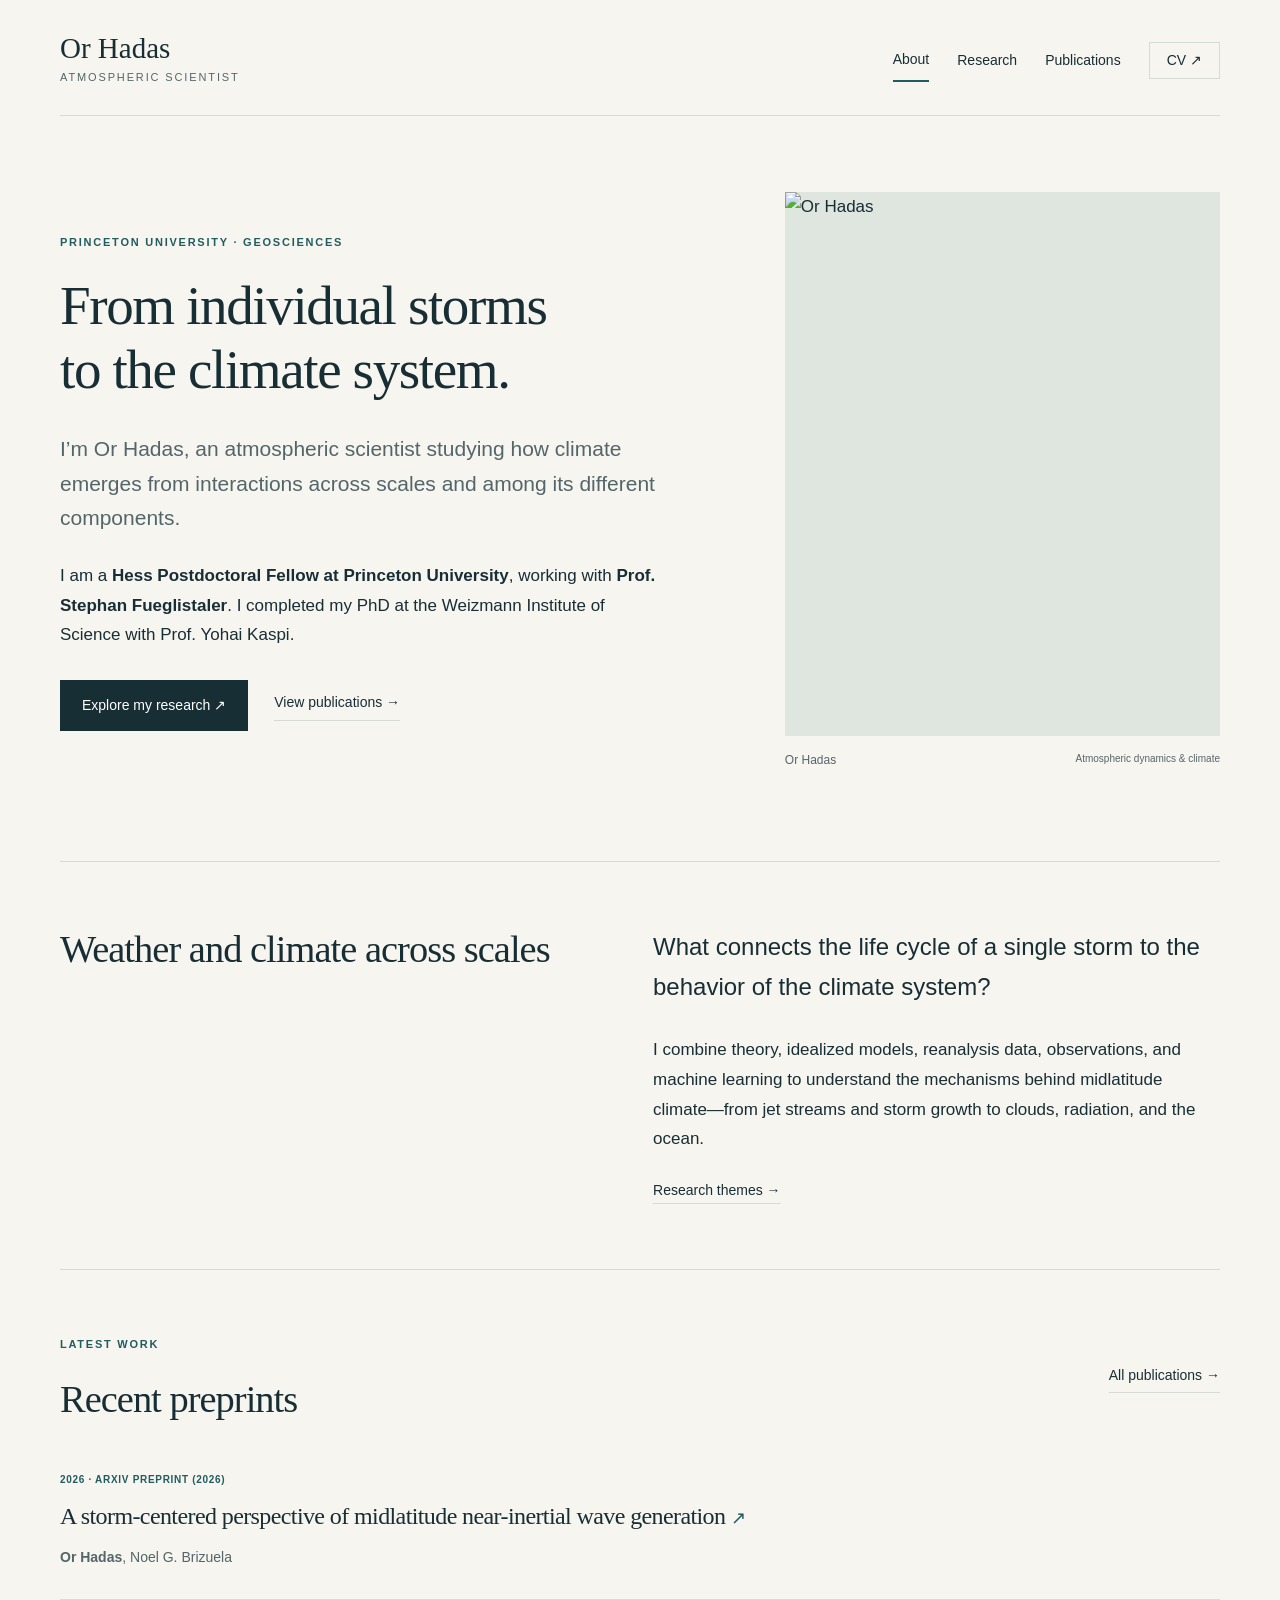
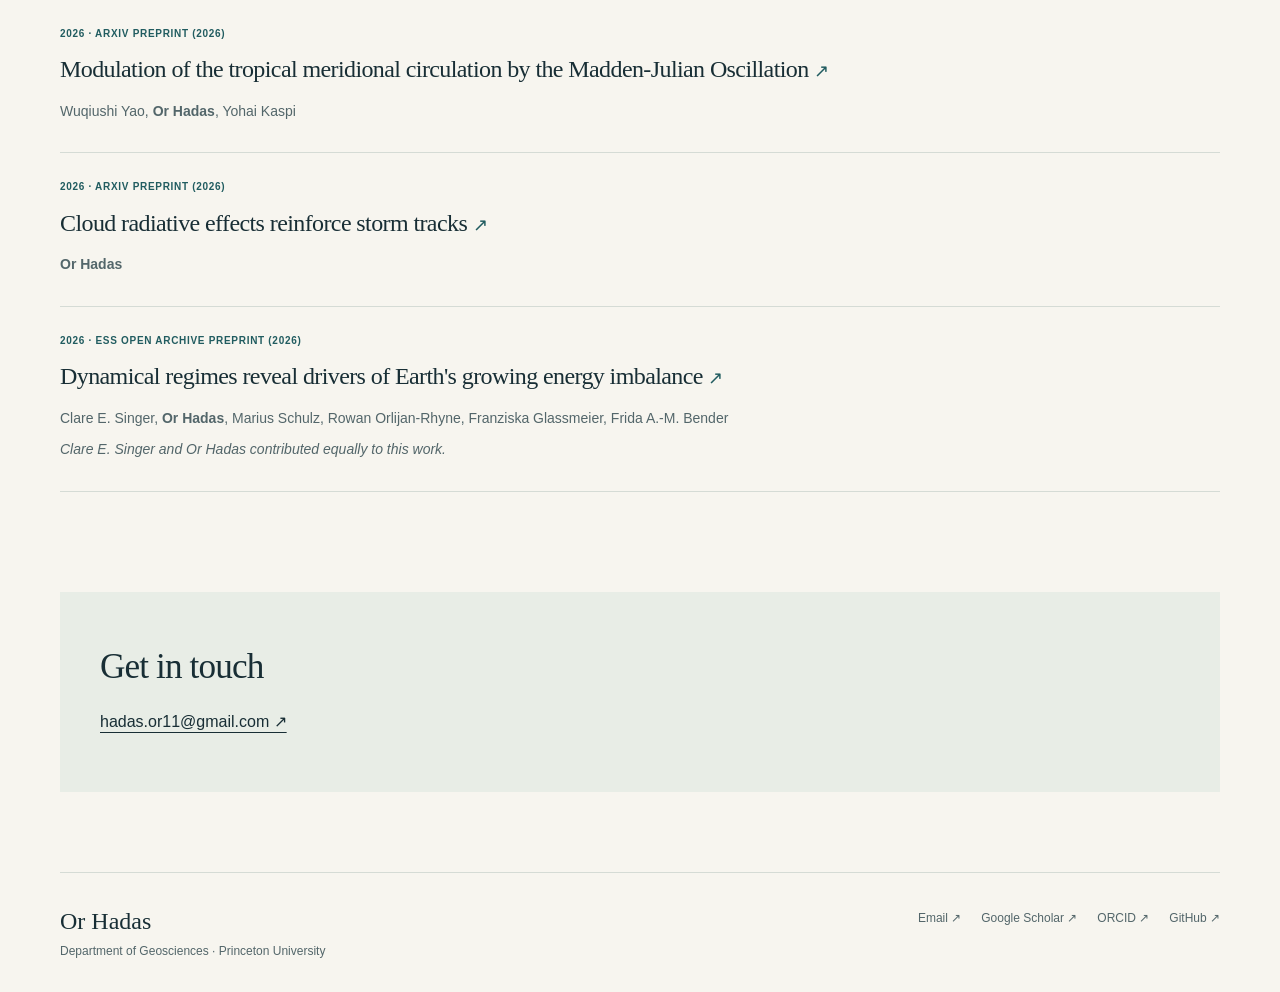
==== index.html @ 3332e8e0 "Refine biography and add professor titles" ====
<!doctype html>
<html lang="en"><head><meta charset="utf-8"><meta name="viewport" content="width=device-width, initial-scale=1">
<title>Atmospheric scientist · Or Hadas</title><meta name="description" content="Or Hadas, Hess Postdoctoral Fellow at Princeton University. Research on atmospheric dynamics, midlatitude storms, clouds, and climate.">
<meta name="theme-color" content="#f7f5ef"><link rel="canonical" href="https://orhadasatmosphere.github.io/"><meta property="og:title" content="Atmospheric scientist · Or Hadas"><meta property="og:type" content="website"><meta property="og:url" content="https://orhadasatmosphere.github.io/"><meta property="og:description" content="Atmospheric dynamics, storms, clouds, and climate. Hess Postdoctoral Fellow at Princeton University.">
<link rel="icon" href="./assets/img/mark.svg" type="image/svg+xml"><link rel="stylesheet" href="./assets/css/custom.css"></head>
<body><a class="skip" href="#main">Skip to content</a><header class="site-header"><a class="wordmark" href="./">Or Hadas<span>Atmospheric scientist</span></a><nav aria-label="Main navigation"><a href="./" aria-current="page">About</a><a href="./research/">Research</a><a href="./publications/">Publications</a><a class="cv-link" href="./assets/files/CV_Or_Hadas.pdf">CV ↗</a></nav></header>
<main id="main"><section class="hero"><div class="hero-copy"><p class="eyebrow">Princeton University · Geosciences</p><h1>From individual storms<br>to the climate system.</h1><p class="lead">I’m Or Hadas, an atmospheric scientist studying how climate emerges from interactions across scales and among its different components.</p><p>I am a <strong>Hess Postdoctoral Fellow at Princeton University</strong>, working with <strong>Prof. Stephan Fueglistaler</strong>. I completed my PhD at the Weizmann Institute of Science with Prof. Yohai Kaspi.</p><div class="actions"><a class="button" href="research/">Explore my research ↗</a><a class="text-link" href="publications/">View publications →</a></div></div><figure class="portrait"><img src="assets/img/20176F053.jpg" alt="Or Hadas" width="720" height="900" fetchpriority="high"><figcaption>Or Hadas <span>Atmospheric dynamics &amp; climate</span></figcaption></figure></section>
<section class="section research-intro"><div><h2>Weather and climate across scales</h2></div><div><p class="lead small">What connects the life cycle of a single storm to the behavior of the climate system?</p><p>I combine theory, idealized models, reanalysis data, observations, and machine learning to understand the mechanisms behind midlatitude climate—from jet streams and storm growth to clouds, radiation, and the ocean.</p><a class="text-link" href="research/">Research themes →</a></div></section><section class="section"><div class="section-heading"><div><p class="eyebrow">Latest work</p><h2>Recent preprints</h2></div><a class="text-link" href="publications/">All publications →</a></div><article class="paper"><p class="eyebrow">2026 · arXiv preprint (2026)</p><h3><a href="https://arxiv.org/abs/2609.16671">A storm-centered perspective of midlatitude near-inertial wave generation <span aria-hidden="true">↗</span></a></h3><p class="authors"><strong>Or Hadas</strong>, Noel G. Brizuela</p></article><article class="paper"><p class="eyebrow">2026 · arXiv preprint (2026)</p><h3><a href="https://arxiv.org/abs/2608.12666">Modulation of the tropical meridional circulation by the Madden-Julian Oscillation <span aria-hidden="true">↗</span></a></h3><p class="authors">Wuqiushi Yao, <strong>Or Hadas</strong>, Yohai Kaspi</p></article><article class="paper"><p class="eyebrow">2026 · arXiv preprint (2026)</p><h3><a href="https://arxiv.org/abs/2607.02213">Cloud radiative effects reinforce storm tracks <span aria-hidden="true">↗</span></a></h3><p class="authors"><strong>Or Hadas</strong></p></article><article class="paper"><p class="eyebrow">2026 · ESS Open Archive preprint (2026)</p><h3><a href="https://doi.org/10.22541/essoar.15005264/v1">Dynamical regimes reveal drivers of Earth&#x27;s growing energy imbalance <span aria-hidden="true">↗</span></a></h3><p class="authors">Clare E. Singer, <strong>Or Hadas</strong>, Marius Schulz, Rowan Orlijan-Rhyne, Franziska Glassmeier, Frida A.-M. Bender</p><p class="paper-note">Clare E. Singer and Or Hadas contributed equally to this work.</p></article></section><section class="contact-band"><h2>Get in touch</h2><a href="mailto:hadas.or11@gmail.com">hadas.or11@gmail.com ↗</a></section></main><footer><div><strong>Or Hadas</strong><p>Department of Geosciences · Princeton University</p></div><div class="footer-links"><a href="mailto:hadas.or11@gmail.com">Email ↗</a><a href="https://scholar.google.com/citations?user=gYHd_jcAAAAJ&sortby=pubdate">Google Scholar ↗</a><a href="https://orcid.org/0000-0001-9360-2999">ORCID ↗</a><a href="https://github.com/OrHadasAtmosphere">GitHub ↗</a></div></footer></body></html>
---- assets/css/custom.css ----
:root{--paper:#f7f5ef;--ink:#182e35;--muted:#53666a;--line:#d5dbd5;--accent:#215c60;--serif:Georgia,'Times New Roman',serif}
*{box-sizing:border-box}html{scroll-behavior:smooth}body{margin:0;background:var(--paper);color:var(--ink);font:17px/1.75 -apple-system,BlinkMacSystemFont,'Segoe UI',sans-serif}a{color:inherit;text-underline-offset:5px}a:hover{color:var(--accent)}a:focus-visible{outline:3px solid #b15c2b;outline-offset:6px}p{margin:0 0 1.2em}h1,h2,h3{font-family:var(--serif);font-weight:400;line-height:1.16;margin:0 0 .55em;letter-spacing:-.025em}h1{font-size:clamp(2.8rem,4.8vw,4.8rem)}h2{font-size:clamp(2rem,3vw,3rem)}h3{font-size:1.5rem}main,.site-header,footer{width:min(1160px,calc(100% - 80px));margin:auto}.site-header{display:flex;align-items:center;justify-content:space-between;padding:32px 0 26px;border-bottom:1px solid var(--line);gap:30px}.wordmark{font:29px var(--serif);text-decoration:none;white-space:nowrap}.wordmark span{display:block;font:11px/2.2 -apple-system,BlinkMacSystemFont,'Segoe UI',sans-serif;text-transform:uppercase;letter-spacing:.17em;color:var(--muted)}nav{display:flex;align-items:center;gap:28px;font-size:14px}nav a{text-decoration:none;padding:8px 0}nav [aria-current]{border-bottom:2px solid var(--accent)}nav .cv-link{border:1px solid var(--line);padding:5px 17px}.eyebrow{text-transform:uppercase;font-size:11px;font-weight:600;letter-spacing:.16em;color:var(--accent);margin:0 0 22px}.hero{display:grid;grid-template-columns:1.5fr 1fr;gap:72px;align-items:center;padding:76px 0 90px}.hero h1{font-size:clamp(2.5rem,4.3vw,4.2rem)}.hero-copy>p:not(.eyebrow){max-width:610px}.lead{font-size:21px;line-height:1.65;color:var(--muted)}.lead.small{font-size:24px;color:var(--ink)}.portrait{margin:0}.portrait img{display:block;width:100%;height:auto;aspect-ratio:4/5;object-fit:cover;object-position:50% 35%;background:#dfe6df}.portrait figcaption{font-size:12px;display:flex;justify-content:space-between;gap:12px;margin-top:14px;color:var(--muted)}.portrait figcaption span{font-size:10px}.actions{display:flex;align-items:center;gap:26px;margin-top:30px;flex-wrap:wrap}.button{background:var(--ink);color:#fff;text-decoration:none;font-size:14px;padding:13px 22px;display:inline-flex;gap:25px}.button:hover{background:var(--accent);color:#fff}.text-link{font-size:14px;text-decoration:none;border-bottom:1px solid var(--line);padding-bottom:5px}.section{padding:65px 0;border-top:1px solid var(--line)}.research-intro{display:grid;grid-template-columns:1fr 1.15fr;gap:100px}.section-heading{display:flex;align-items:center;justify-content:space-between;gap:24px;margin-bottom:25px}.section-heading h2{margin-bottom:0}.paper{padding:25px 0 29px;border-bottom:1px solid var(--line);max-width:100%}.paper .eyebrow{font-size:10px;letter-spacing:.07em;margin-bottom:11px}.paper h3{max-width:900px;line-height:1.35}.paper h3 a{text-decoration:none}.paper h3 a:hover{text-decoration:underline}.paper h3 span{font-family:Arial,sans-serif;font-size:18px;color:var(--accent)}.authors,.paper-note{color:var(--muted);font-size:14px;margin-bottom:0}.paper-note{font-style:italic;margin-top:7px}.contact-band{padding:55px 40px;background:#e8ede6;margin:35px 0 80px}.contact-band h2{font-size:2.2rem}.contact-band>a{font-size:16px}.page-heading{padding:75px 0 60px;max-width:950px}.page-heading .lead{max-width:730px}.theme{display:grid;grid-template-columns:100px 1fr;gap:35px;padding:55px 0;border-top:1px solid var(--line)}.theme>div{max-width:780px}.theme-number{font:42px var(--serif);color:#778c88}.theme .eyebrow{margin-bottom:15px}.theme h2{font-size:2.3rem}.publication-group{padding-bottom:65px}.count{font:30px var(--serif);color:var(--muted)}footer{border-top:1px solid var(--line);padding:35px 0 25px;display:grid;grid-template-columns:1fr 1fr;gap:25px;font-size:12px;color:var(--muted)}footer strong{font:24px var(--serif);color:var(--ink)}footer p{margin:5px 0}.footer-links{display:flex;gap:20px;justify-content:flex-end;flex-wrap:wrap;align-content:start}.footer-links a{text-decoration:none}.footer-note{grid-column:1/-1;font-size:10px;letter-spacing:.12em;text-transform:uppercase}.skip{position:absolute;top:-100px;left:15px;background:var(--ink);color:#fff;padding:10px 20px;z-index:2}.skip:focus{top:10px}
@media(max-width:850px){main,.site-header,footer{width:calc(100% - 44px)}.hero{gap:32px;grid-template-columns:1.3fr 1fr}.hero h1{font-size:2.8rem}.hero .lead{font-size:18px}.portrait figcaption{display:block}.portrait figcaption span{display:block}.research-intro{gap:35px}.footer-links{gap:12px}nav{gap:17px}}
@media(max-width:600px){body{font-size:16px}.site-header{align-items:start;flex-direction:column;gap:15px;padding-top:22px}nav{width:100%;justify-content:space-between;gap:12px;font-size:13px}.hero{grid-template-columns:1fr;padding:44px 0;gap:38px}.hero h1{font-size:2.75rem}.portrait{max-width:360px}.portrait img{aspect-ratio:1/1}.portrait figcaption{display:flex}.research-intro{grid-template-columns:1fr;gap:10px}.section{padding:42px 0}.section-heading{align-items:start;flex-direction:column;gap:12px}.paper h3{font-size:1.35rem}.contact-band{padding:30px 23px;margin-bottom:45px}.contact-band h2{font-size:1.9rem}.page-heading{padding:45px 0 40px}.theme{grid-template-columns:35px 1fr;gap:14px;padding:35px 0}.theme-number{font-size:28px}.theme h2{font-size:1.85rem}.theme .eyebrow{font-size:10px}.lead{font-size:19px}footer{grid-template-columns:1fr;gap:15px}.footer-links{justify-content:start}.publication-group .section-heading{flex-direction:row;align-items:center}}
@media(prefers-reduced-motion:reduce){html{scroll-behavior:auto}}
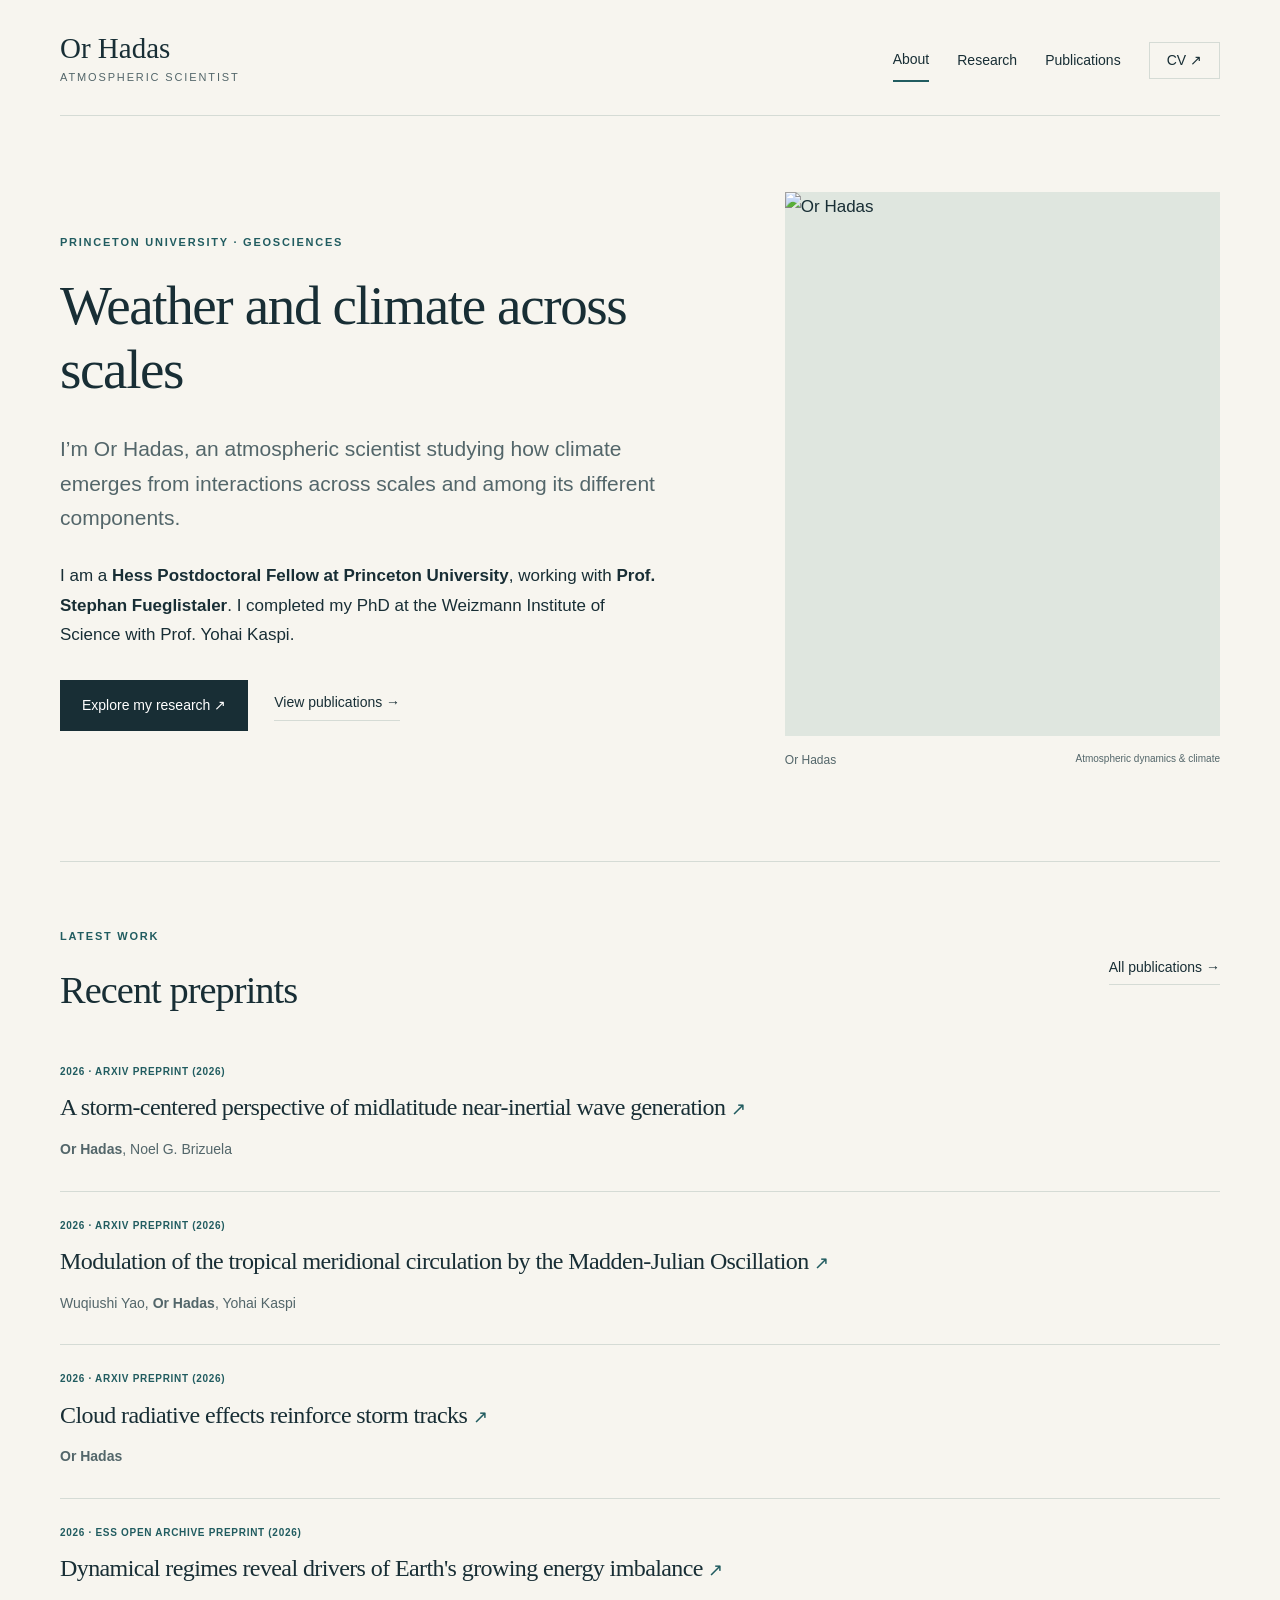
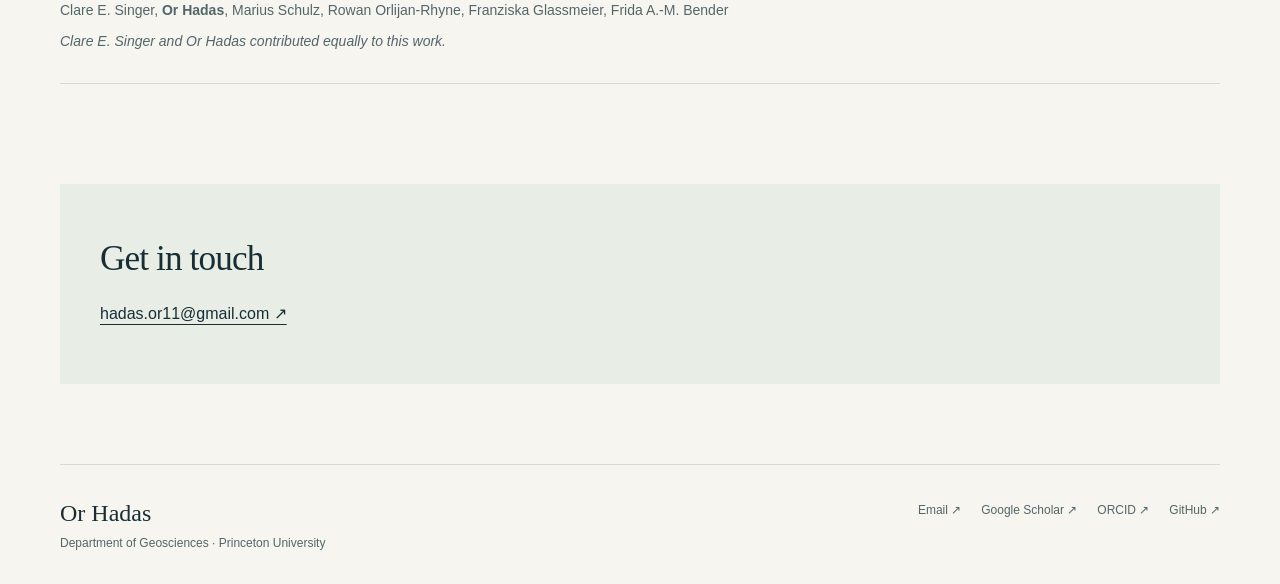
==== commit ffabefd8: "Replace About headline and remove redundant introduction section" ====
--- a/index.html
+++ b/index.html
@@ -4,5 +4,4 @@
 <meta name="theme-color" content="#f7f5ef"><link rel="canonical" href="https://orhadasatmosphere.github.io/"><meta property="og:title" content="Atmospheric scientist · Or Hadas"><meta property="og:type" content="website"><meta property="og:url" content="https://orhadasatmosphere.github.io/"><meta property="og:description" content="Atmospheric dynamics, storms, clouds, and climate. Hess Postdoctoral Fellow at Princeton University.">
 <link rel="icon" href="./assets/img/mark.svg" type="image/svg+xml"><link rel="stylesheet" href="./assets/css/custom.css"></head>
 <body><a class="skip" href="#main">Skip to content</a><header class="site-header"><a class="wordmark" href="./">Or Hadas<span>Atmospheric scientist</span></a><nav aria-label="Main navigation"><a href="./" aria-current="page">About</a><a href="./research/">Research</a><a href="./publications/">Publications</a><a class="cv-link" href="./assets/files/CV_Or_Hadas.pdf">CV ↗</a></nav></header>
-<main id="main"><section class="hero"><div class="hero-copy"><p class="eyebrow">Princeton University · Geosciences</p><h1>From individual storms<br>to the climate system.</h1><p class="lead">I’m Or Hadas, an atmospheric scientist studying how climate emerges from interactions across scales and among its different components.</p><p>I am a <strong>Hess Postdoctoral Fellow at Princeton University</strong>, working with <strong>Prof. Stephan Fueglistaler</strong>. I completed my PhD at the Weizmann Institute of Science with Prof. Yohai Kaspi.</p><div class="actions"><a class="button" href="research/">Explore my research ↗</a><a class="text-link" href="publications/">View publications →</a></div></div><figure class="portrait"><img src="assets/img/20176F053.jpg" alt="Or Hadas" width="720" height="900" fetchpriority="high"><figcaption>Or Hadas <span>Atmospheric dynamics &amp; climate</span></figcaption></figure></section>
-<section class="section research-intro"><div><h2>Weather and climate across scales</h2></div><div><p class="lead small">What connects the life cycle of a single storm to the behavior of the climate system?</p><p>I combine theory, idealized models, reanalysis data, observations, and machine learning to understand the mechanisms behind midlatitude climate—from jet streams and storm growth to clouds, radiation, and the ocean.</p><a class="text-link" href="research/">Research themes →</a></div></section><section class="section"><div class="section-heading"><div><p class="eyebrow">Latest work</p><h2>Recent preprints</h2></div><a class="text-link" href="publications/">All publications →</a></div><article class="paper"><p class="eyebrow">2026 · arXiv preprint (2026)</p><h3><a href="https://arxiv.org/abs/2609.16671">A storm-centered perspective of midlatitude near-inertial wave generation <span aria-hidden="true">↗</span></a></h3><p class="authors"><strong>Or Hadas</strong>, Noel G. Brizuela</p></article><article class="paper"><p class="eyebrow">2026 · arXiv preprint (2026)</p><h3><a href="https://arxiv.org/abs/2608.12666">Modulation of the tropical meridional circulation by the Madden-Julian Oscillation <span aria-hidden="true">↗</span></a></h3><p class="authors">Wuqiushi Yao, <strong>Or Hadas</strong>, Yohai Kaspi</p></article><article class="paper"><p class="eyebrow">2026 · arXiv preprint (2026)</p><h3><a href="https://arxiv.org/abs/2607.02213">Cloud radiative effects reinforce storm tracks <span aria-hidden="true">↗</span></a></h3><p class="authors"><strong>Or Hadas</strong></p></article><article class="paper"><p class="eyebrow">2026 · ESS Open Archive preprint (2026)</p><h3><a href="https://doi.org/10.22541/essoar.15005264/v1">Dynamical regimes reveal drivers of Earth&#x27;s growing energy imbalance <span aria-hidden="true">↗</span></a></h3><p class="authors">Clare E. Singer, <strong>Or Hadas</strong>, Marius Schulz, Rowan Orlijan-Rhyne, Franziska Glassmeier, Frida A.-M. Bender</p><p class="paper-note">Clare E. Singer and Or Hadas contributed equally to this work.</p></article></section><section class="contact-band"><h2>Get in touch</h2><a href="mailto:hadas.or11@gmail.com">hadas.or11@gmail.com ↗</a></section></main><footer><div><strong>Or Hadas</strong><p>Department of Geosciences · Princeton University</p></div><div class="footer-links"><a href="mailto:hadas.or11@gmail.com">Email ↗</a><a href="https://scholar.google.com/citations?user=gYHd_jcAAAAJ&sortby=pubdate">Google Scholar ↗</a><a href="https://orcid.org/0000-0001-9360-2999">ORCID ↗</a><a href="https://github.com/OrHadasAtmosphere">GitHub ↗</a></div></footer></body></html>+<main id="main"><section class="hero"><div class="hero-copy"><p class="eyebrow">Princeton University · Geosciences</p><h1>Weather and climate across scales</h1><p class="lead">I’m Or Hadas, an atmospheric scientist studying how climate emerges from interactions across scales and among its different components.</p><p>I am a <strong>Hess Postdoctoral Fellow at Princeton University</strong>, working with <strong>Prof. Stephan Fueglistaler</strong>. I completed my PhD at the Weizmann Institute of Science with Prof. Yohai Kaspi.</p><div class="actions"><a class="button" href="research/">Explore my research ↗</a><a class="text-link" href="publications/">View publications →</a></div></div><figure class="portrait"><img src="assets/img/20176F053.jpg" alt="Or Hadas" width="720" height="900" fetchpriority="high"><figcaption>Or Hadas <span>Atmospheric dynamics &amp; climate</span></figcaption></figure></section><section class="section"><div class="section-heading"><div><p class="eyebrow">Latest work</p><h2>Recent preprints</h2></div><a class="text-link" href="publications/">All publications →</a></div><article class="paper"><p class="eyebrow">2026 · arXiv preprint (2026)</p><h3><a href="https://arxiv.org/abs/2609.16671">A storm-centered perspective of midlatitude near-inertial wave generation <span aria-hidden="true">↗</span></a></h3><p class="authors"><strong>Or Hadas</strong>, Noel G. Brizuela</p></article><article class="paper"><p class="eyebrow">2026 · arXiv preprint (2026)</p><h3><a href="https://arxiv.org/abs/2608.12666">Modulation of the tropical meridional circulation by the Madden-Julian Oscillation <span aria-hidden="true">↗</span></a></h3><p class="authors">Wuqiushi Yao, <strong>Or Hadas</strong>, Yohai Kaspi</p></article><article class="paper"><p class="eyebrow">2026 · arXiv preprint (2026)</p><h3><a href="https://arxiv.org/abs/2607.02213">Cloud radiative effects reinforce storm tracks <span aria-hidden="true">↗</span></a></h3><p class="authors"><strong>Or Hadas</strong></p></article><article class="paper"><p class="eyebrow">2026 · ESS Open Archive preprint (2026)</p><h3><a href="https://doi.org/10.22541/essoar.15005264/v1">Dynamical regimes reveal drivers of Earth&#x27;s growing energy imbalance <span aria-hidden="true">↗</span></a></h3><p class="authors">Clare E. Singer, <strong>Or Hadas</strong>, Marius Schulz, Rowan Orlijan-Rhyne, Franziska Glassmeier, Frida A.-M. Bender</p><p class="paper-note">Clare E. Singer and Or Hadas contributed equally to this work.</p></article></section><section class="contact-band"><h2>Get in touch</h2><a href="mailto:hadas.or11@gmail.com">hadas.or11@gmail.com ↗</a></section></main><footer><div><strong>Or Hadas</strong><p>Department of Geosciences · Princeton University</p></div><div class="footer-links"><a href="mailto:hadas.or11@gmail.com">Email ↗</a><a href="https://scholar.google.com/citations?user=gYHd_jcAAAAJ&sortby=pubdate">Google Scholar ↗</a><a href="https://orcid.org/0000-0001-9360-2999">ORCID ↗</a><a href="https://github.com/OrHadasAtmosphere">GitHub ↗</a></div></footer></body></html>
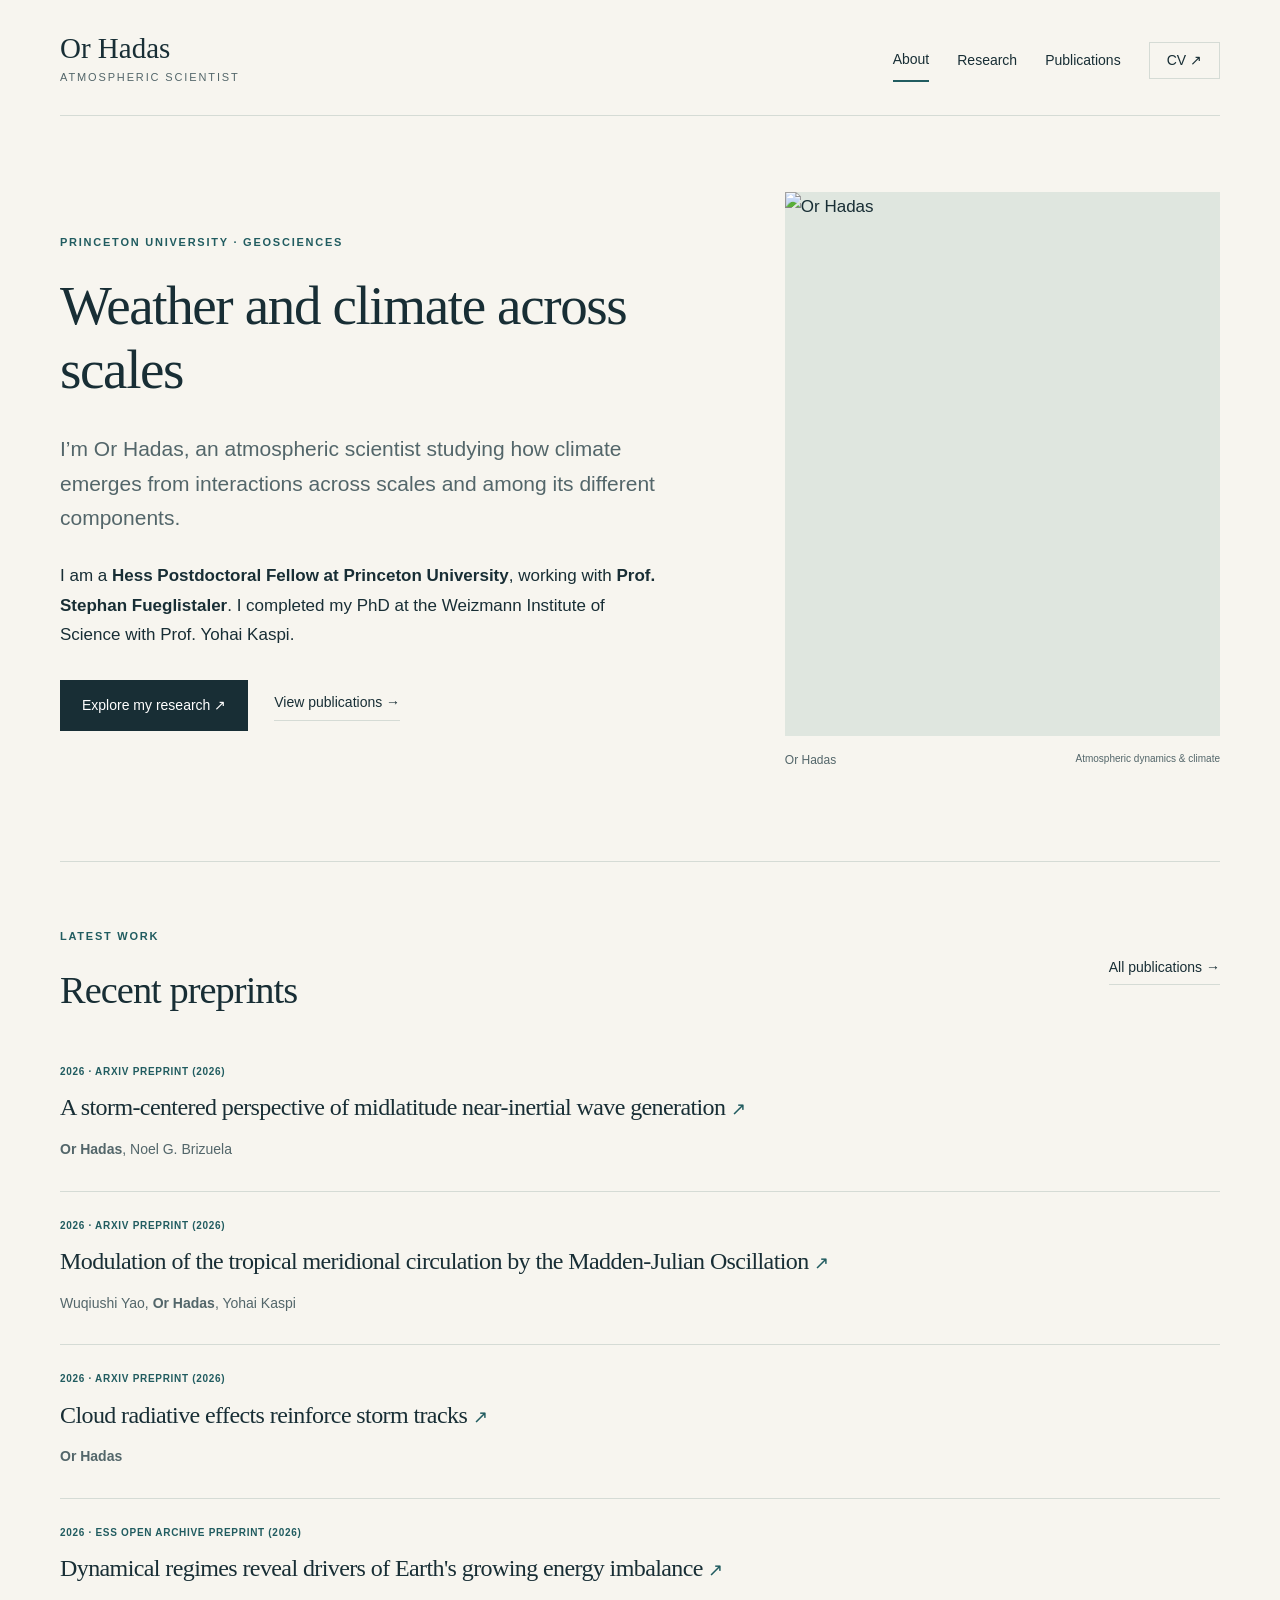
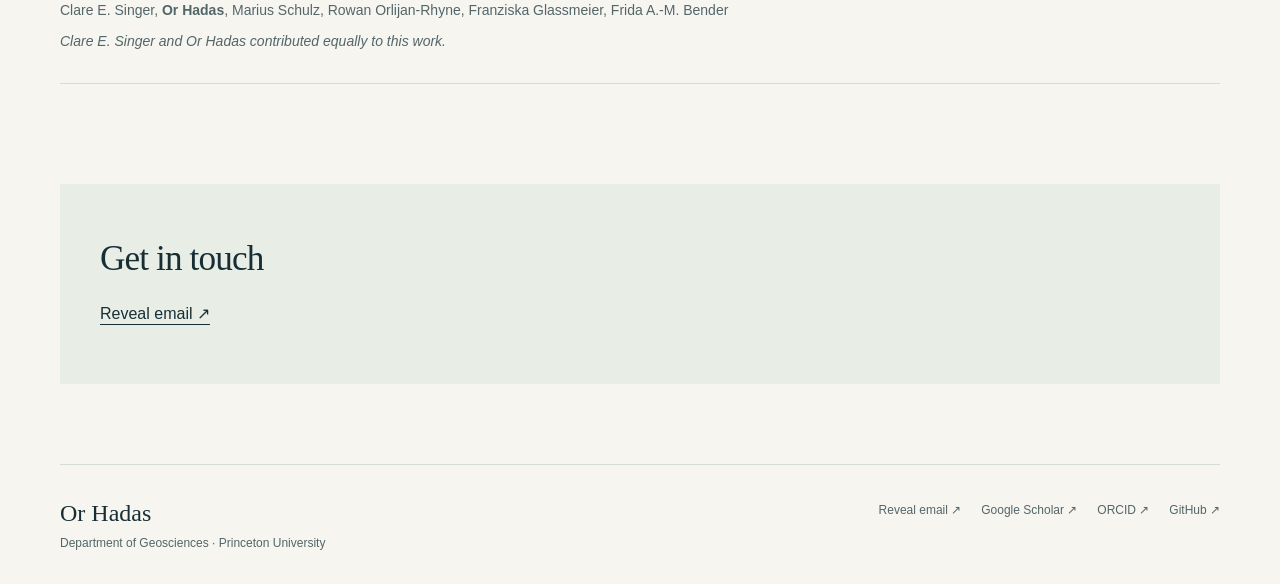
==== commit 57a27be6: "Update Princeton contact email and reveal it on request" ====
--- a/index.html
+++ b/index.html
@@ -4,4 +4,4 @@
 <meta name="theme-color" content="#f7f5ef"><link rel="canonical" href="https://orhadasatmosphere.github.io/"><meta property="og:title" content="Atmospheric scientist · Or Hadas"><meta property="og:type" content="website"><meta property="og:url" content="https://orhadasatmosphere.github.io/"><meta property="og:description" content="Atmospheric dynamics, storms, clouds, and climate. Hess Postdoctoral Fellow at Princeton University.">
 <link rel="icon" href="./assets/img/mark.svg" type="image/svg+xml"><link rel="stylesheet" href="./assets/css/custom.css"></head>
 <body><a class="skip" href="#main">Skip to content</a><header class="site-header"><a class="wordmark" href="./">Or Hadas<span>Atmospheric scientist</span></a><nav aria-label="Main navigation"><a href="./" aria-current="page">About</a><a href="./research/">Research</a><a href="./publications/">Publications</a><a class="cv-link" href="./assets/files/CV_Or_Hadas.pdf">CV ↗</a></nav></header>
-<main id="main"><section class="hero"><div class="hero-copy"><p class="eyebrow">Princeton University · Geosciences</p><h1>Weather and climate across scales</h1><p class="lead">I’m Or Hadas, an atmospheric scientist studying how climate emerges from interactions across scales and among its different components.</p><p>I am a <strong>Hess Postdoctoral Fellow at Princeton University</strong>, working with <strong>Prof. Stephan Fueglistaler</strong>. I completed my PhD at the Weizmann Institute of Science with Prof. Yohai Kaspi.</p><div class="actions"><a class="button" href="research/">Explore my research ↗</a><a class="text-link" href="publications/">View publications →</a></div></div><figure class="portrait"><img src="assets/img/20176F053.jpg" alt="Or Hadas" width="720" height="900" fetchpriority="high"><figcaption>Or Hadas <span>Atmospheric dynamics &amp; climate</span></figcaption></figure></section><section class="section"><div class="section-heading"><div><p class="eyebrow">Latest work</p><h2>Recent preprints</h2></div><a class="text-link" href="publications/">All publications →</a></div><article class="paper"><p class="eyebrow">2026 · arXiv preprint (2026)</p><h3><a href="https://arxiv.org/abs/2609.16671">A storm-centered perspective of midlatitude near-inertial wave generation <span aria-hidden="true">↗</span></a></h3><p class="authors"><strong>Or Hadas</strong>, Noel G. Brizuela</p></article><article class="paper"><p class="eyebrow">2026 · arXiv preprint (2026)</p><h3><a href="https://arxiv.org/abs/2608.12666">Modulation of the tropical meridional circulation by the Madden-Julian Oscillation <span aria-hidden="true">↗</span></a></h3><p class="authors">Wuqiushi Yao, <strong>Or Hadas</strong>, Yohai Kaspi</p></article><article class="paper"><p class="eyebrow">2026 · arXiv preprint (2026)</p><h3><a href="https://arxiv.org/abs/2607.02213">Cloud radiative effects reinforce storm tracks <span aria-hidden="true">↗</span></a></h3><p class="authors"><strong>Or Hadas</strong></p></article><article class="paper"><p class="eyebrow">2026 · ESS Open Archive preprint (2026)</p><h3><a href="https://doi.org/10.22541/essoar.15005264/v1">Dynamical regimes reveal drivers of Earth&#x27;s growing energy imbalance <span aria-hidden="true">↗</span></a></h3><p class="authors">Clare E. Singer, <strong>Or Hadas</strong>, Marius Schulz, Rowan Orlijan-Rhyne, Franziska Glassmeier, Frida A.-M. Bender</p><p class="paper-note">Clare E. Singer and Or Hadas contributed equally to this work.</p></article></section><section class="contact-band"><h2>Get in touch</h2><a href="mailto:hadas.or11@gmail.com">hadas.or11@gmail.com ↗</a></section></main><footer><div><strong>Or Hadas</strong><p>Department of Geosciences · Princeton University</p></div><div class="footer-links"><a href="mailto:hadas.or11@gmail.com">Email ↗</a><a href="https://scholar.google.com/citations?user=gYHd_jcAAAAJ&sortby=pubdate">Google Scholar ↗</a><a href="https://orcid.org/0000-0001-9360-2999">ORCID ↗</a><a href="https://github.com/OrHadasAtmosphere">GitHub ↗</a></div></footer></body></html>+<main id="main"><section class="hero"><div class="hero-copy"><p class="eyebrow">Princeton University · Geosciences</p><h1>Weather and climate across scales</h1><p class="lead">I’m Or Hadas, an atmospheric scientist studying how climate emerges from interactions across scales and among its different components.</p><p>I am a <strong>Hess Postdoctoral Fellow at Princeton University</strong>, working with <strong>Prof. Stephan Fueglistaler</strong>. I completed my PhD at the Weizmann Institute of Science with Prof. Yohai Kaspi.</p><div class="actions"><a class="button" href="research/">Explore my research ↗</a><a class="text-link" href="publications/">View publications →</a></div></div><figure class="portrait"><img src="assets/img/20176F053.jpg" alt="Or Hadas" width="720" height="900" fetchpriority="high"><figcaption>Or Hadas <span>Atmospheric dynamics &amp; climate</span></figcaption></figure></section><section class="section"><div class="section-heading"><div><p class="eyebrow">Latest work</p><h2>Recent preprints</h2></div><a class="text-link" href="publications/">All publications →</a></div><article class="paper"><p class="eyebrow">2026 · arXiv preprint (2026)</p><h3><a href="https://arxiv.org/abs/2609.16671">A storm-centered perspective of midlatitude near-inertial wave generation <span aria-hidden="true">↗</span></a></h3><p class="authors"><strong>Or Hadas</strong>, Noel G. Brizuela</p></article><article class="paper"><p class="eyebrow">2026 · arXiv preprint (2026)</p><h3><a href="https://arxiv.org/abs/2608.12666">Modulation of the tropical meridional circulation by the Madden-Julian Oscillation <span aria-hidden="true">↗</span></a></h3><p class="authors">Wuqiushi Yao, <strong>Or Hadas</strong>, Yohai Kaspi</p></article><article class="paper"><p class="eyebrow">2026 · arXiv preprint (2026)</p><h3><a href="https://arxiv.org/abs/2607.02213">Cloud radiative effects reinforce storm tracks <span aria-hidden="true">↗</span></a></h3><p class="authors"><strong>Or Hadas</strong></p></article><article class="paper"><p class="eyebrow">2026 · ESS Open Archive preprint (2026)</p><h3><a href="https://doi.org/10.22541/essoar.15005264/v1">Dynamical regimes reveal drivers of Earth&#x27;s growing energy imbalance <span aria-hidden="true">↗</span></a></h3><p class="authors">Clare E. Singer, <strong>Or Hadas</strong>, Marius Schulz, Rowan Orlijan-Rhyne, Franziska Glassmeier, Frida A.-M. Bender</p><p class="paper-note">Clare E. Singer and Or Hadas contributed equally to this work.</p></article></section><section class="contact-band"><h2>Get in touch</h2><button class="email-reveal" type="button" data-contact>Reveal email ↗</button></section></main><footer><div><strong>Or Hadas</strong><p>Department of Geosciences · Princeton University</p></div><div class="footer-links"><button class="email-reveal" type="button" data-contact>Reveal email ↗</button><noscript>Email: oh0815 [at] princeton [dot] edu</noscript><a href="https://scholar.google.com/citations?user=gYHd_jcAAAAJ&sortby=pubdate">Google Scholar ↗</a><a href="https://orcid.org/0000-0001-9360-2999">ORCID ↗</a><a href="https://github.com/OrHadasAtmosphere">GitHub ↗</a></div></footer><script src="./assets/js/contact.js" defer></script></body></html>
--- a/assets/css/custom.css
+++ b/assets/css/custom.css
@@ -3,3 +3,6 @@
 @media(max-width:850px){main,.site-header,footer{width:calc(100% - 44px)}.hero{gap:32px;grid-template-columns:1.3fr 1fr}.hero h1{font-size:2.8rem}.hero .lead{font-size:18px}.portrait figcaption{display:block}.portrait figcaption span{display:block}.research-intro{gap:35px}.footer-links{gap:12px}nav{gap:17px}}
 @media(max-width:600px){body{font-size:16px}.site-header{align-items:start;flex-direction:column;gap:15px;padding-top:22px}nav{width:100%;justify-content:space-between;gap:12px;font-size:13px}.hero{grid-template-columns:1fr;padding:44px 0;gap:38px}.hero h1{font-size:2.75rem}.portrait{max-width:360px}.portrait img{aspect-ratio:1/1}.portrait figcaption{display:flex}.research-intro{grid-template-columns:1fr;gap:10px}.section{padding:42px 0}.section-heading{align-items:start;flex-direction:column;gap:12px}.paper h3{font-size:1.35rem}.contact-band{padding:30px 23px;margin-bottom:45px}.contact-band h2{font-size:1.9rem}.page-heading{padding:45px 0 40px}.theme{grid-template-columns:35px 1fr;gap:14px;padding:35px 0}.theme-number{font-size:28px}.theme h2{font-size:1.85rem}.theme .eyebrow{font-size:10px}.lead{font-size:19px}footer{grid-template-columns:1fr;gap:15px}.footer-links{justify-content:start}.publication-group .section-heading{flex-direction:row;align-items:center}}
 @media(prefers-reduced-motion:reduce){html{scroll-behavior:auto}}
+
+/* Email is revealed on demand instead of embedded as a mailto link. */
+.email-reveal{font:inherit;color:inherit;cursor:pointer;background:none;border:0;padding:0;text-decoration:underline;text-underline-offset:5px}.email-reveal:hover{color:var(--accent)}.email-reveal:focus-visible{outline:3px solid #b15c2b;outline-offset:6px}.footer-links .email-reveal{text-decoration:none}.contact-band .email-reveal{font-size:16px}
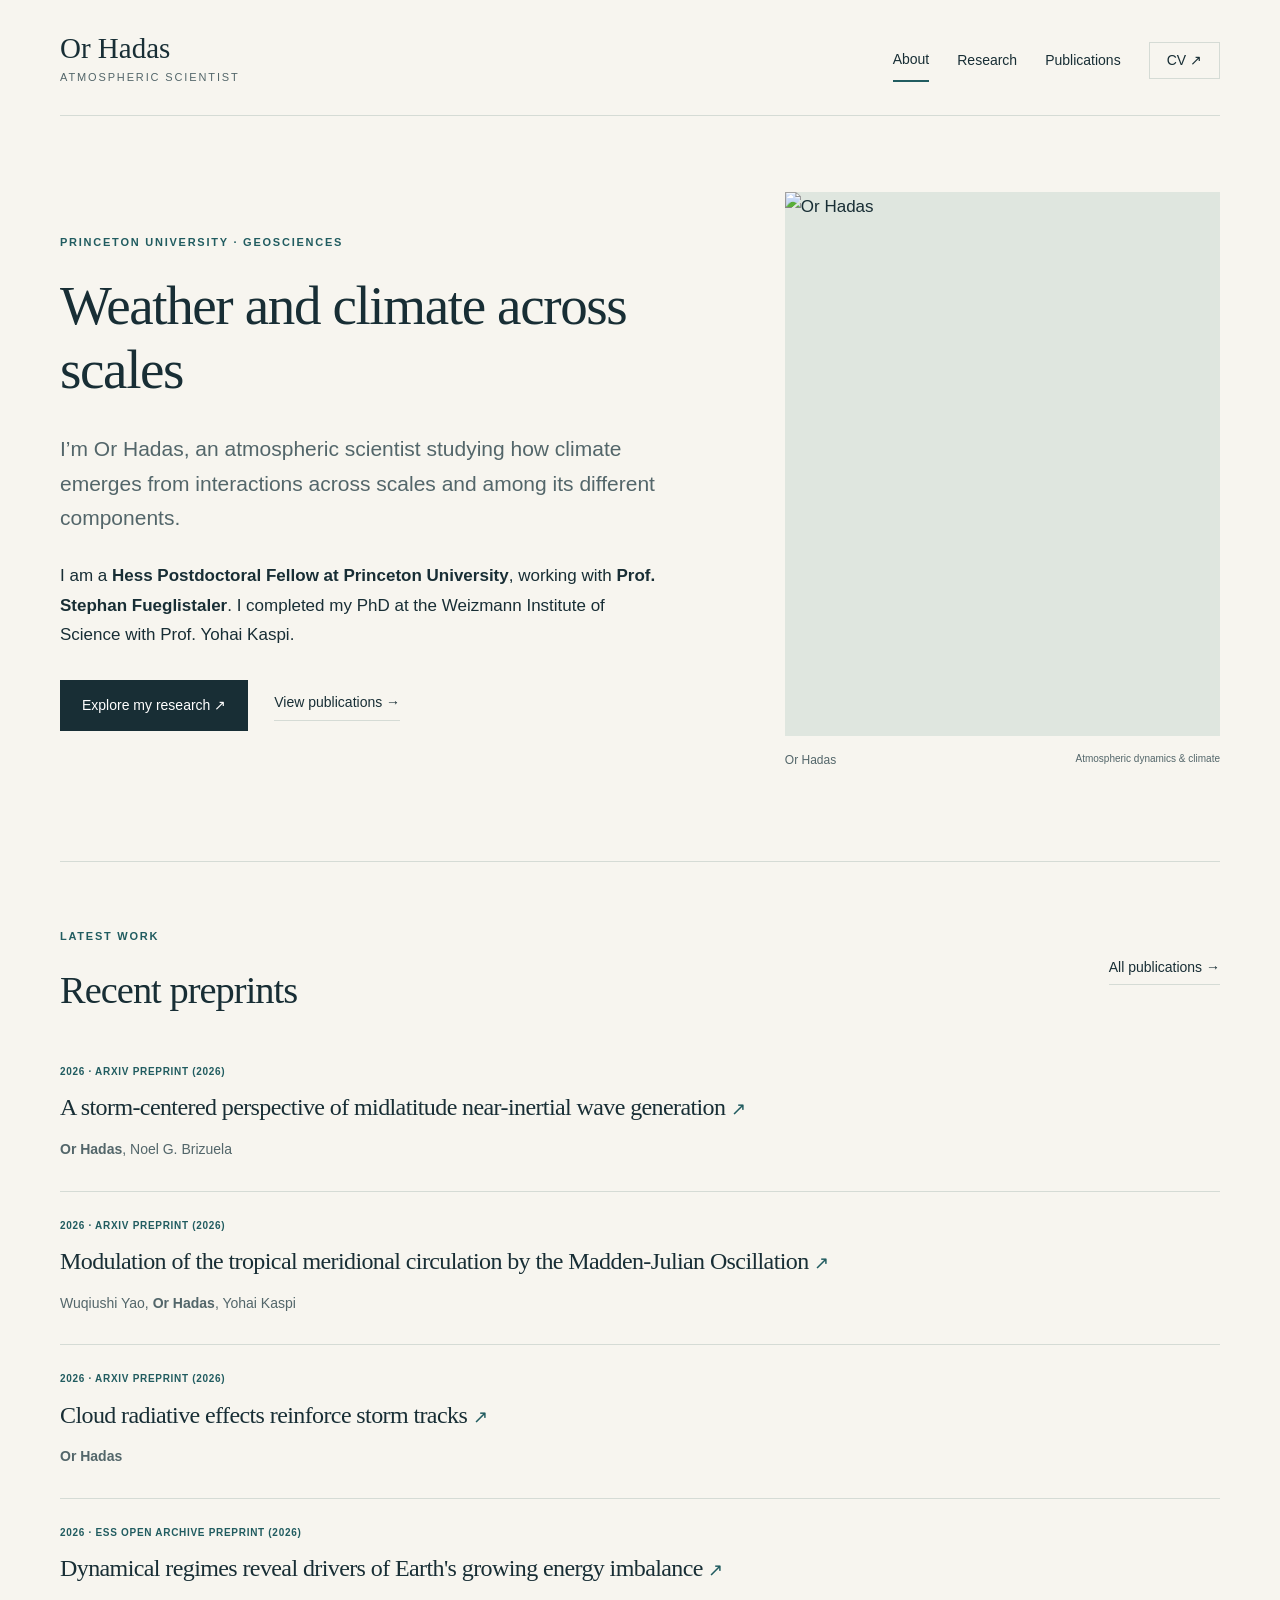
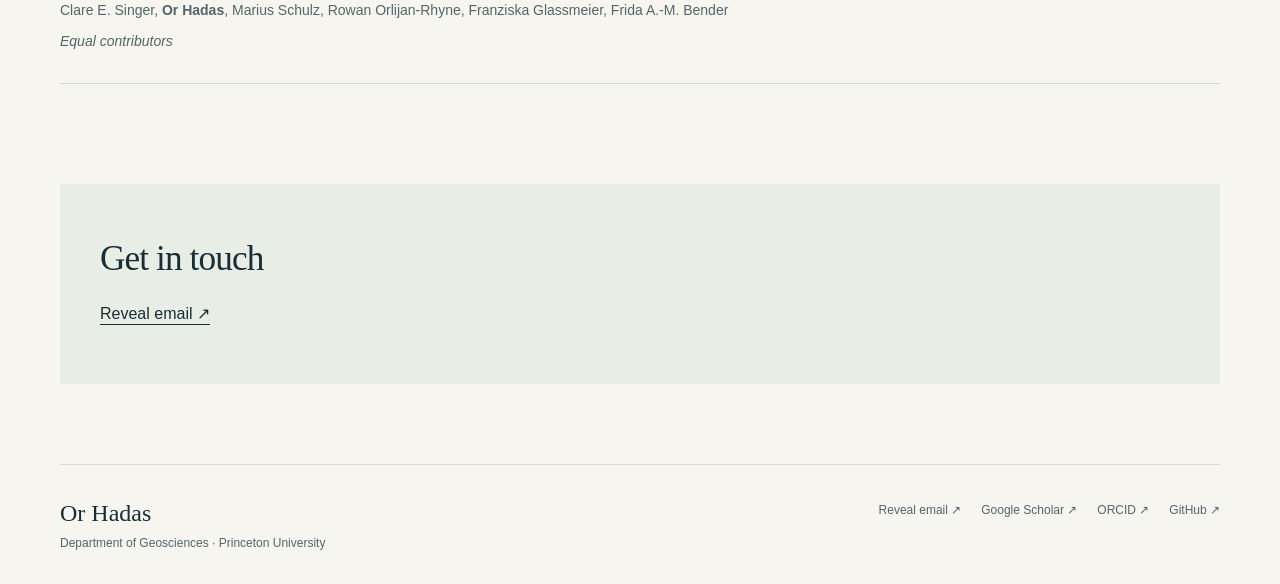
==== commit d9ee6e20: "Standardize equal-contribution note" ====
--- a/index.html
+++ b/index.html
@@ -4,4 +4,4 @@
 <meta name="theme-color" content="#f7f5ef"><link rel="canonical" href="https://orhadasatmosphere.github.io/"><meta property="og:title" content="Atmospheric scientist · Or Hadas"><meta property="og:type" content="website"><meta property="og:url" content="https://orhadasatmosphere.github.io/"><meta property="og:description" content="Atmospheric dynamics, storms, clouds, and climate. Hess Postdoctoral Fellow at Princeton University.">
 <link rel="icon" href="./assets/img/mark.svg" type="image/svg+xml"><link rel="stylesheet" href="./assets/css/custom.css"></head>
 <body><a class="skip" href="#main">Skip to content</a><header class="site-header"><a class="wordmark" href="./">Or Hadas<span>Atmospheric scientist</span></a><nav aria-label="Main navigation"><a href="./" aria-current="page">About</a><a href="./research/">Research</a><a href="./publications/">Publications</a><a class="cv-link" href="./assets/files/CV_Or_Hadas.pdf">CV ↗</a></nav></header>
-<main id="main"><section class="hero"><div class="hero-copy"><p class="eyebrow">Princeton University · Geosciences</p><h1>Weather and climate across scales</h1><p class="lead">I’m Or Hadas, an atmospheric scientist studying how climate emerges from interactions across scales and among its different components.</p><p>I am a <strong>Hess Postdoctoral Fellow at Princeton University</strong>, working with <strong>Prof. Stephan Fueglistaler</strong>. I completed my PhD at the Weizmann Institute of Science with Prof. Yohai Kaspi.</p><div class="actions"><a class="button" href="research/">Explore my research ↗</a><a class="text-link" href="publications/">View publications →</a></div></div><figure class="portrait"><img src="assets/img/20176F053.jpg" alt="Or Hadas" width="720" height="900" fetchpriority="high"><figcaption>Or Hadas <span>Atmospheric dynamics &amp; climate</span></figcaption></figure></section><section class="section"><div class="section-heading"><div><p class="eyebrow">Latest work</p><h2>Recent preprints</h2></div><a class="text-link" href="publications/">All publications →</a></div><article class="paper"><p class="eyebrow">2026 · arXiv preprint (2026)</p><h3><a href="https://arxiv.org/abs/2609.16671">A storm-centered perspective of midlatitude near-inertial wave generation <span aria-hidden="true">↗</span></a></h3><p class="authors"><strong>Or Hadas</strong>, Noel G. Brizuela</p></article><article class="paper"><p class="eyebrow">2026 · arXiv preprint (2026)</p><h3><a href="https://arxiv.org/abs/2608.12666">Modulation of the tropical meridional circulation by the Madden-Julian Oscillation <span aria-hidden="true">↗</span></a></h3><p class="authors">Wuqiushi Yao, <strong>Or Hadas</strong>, Yohai Kaspi</p></article><article class="paper"><p class="eyebrow">2026 · arXiv preprint (2026)</p><h3><a href="https://arxiv.org/abs/2607.02213">Cloud radiative effects reinforce storm tracks <span aria-hidden="true">↗</span></a></h3><p class="authors"><strong>Or Hadas</strong></p></article><article class="paper"><p class="eyebrow">2026 · ESS Open Archive preprint (2026)</p><h3><a href="https://doi.org/10.22541/essoar.15005264/v1">Dynamical regimes reveal drivers of Earth&#x27;s growing energy imbalance <span aria-hidden="true">↗</span></a></h3><p class="authors">Clare E. Singer, <strong>Or Hadas</strong>, Marius Schulz, Rowan Orlijan-Rhyne, Franziska Glassmeier, Frida A.-M. Bender</p><p class="paper-note">Clare E. Singer and Or Hadas contributed equally to this work.</p></article></section><section class="contact-band"><h2>Get in touch</h2><button class="email-reveal" type="button" data-contact>Reveal email ↗</button></section></main><footer><div><strong>Or Hadas</strong><p>Department of Geosciences · Princeton University</p></div><div class="footer-links"><button class="email-reveal" type="button" data-contact>Reveal email ↗</button><noscript>Email: oh0815 [at] princeton [dot] edu</noscript><a href="https://scholar.google.com/citations?user=gYHd_jcAAAAJ&sortby=pubdate">Google Scholar ↗</a><a href="https://orcid.org/0000-0001-9360-2999">ORCID ↗</a><a href="https://github.com/OrHadasAtmosphere">GitHub ↗</a></div></footer><script src="./assets/js/contact.js" defer></script></body></html>+<main id="main"><section class="hero"><div class="hero-copy"><p class="eyebrow">Princeton University · Geosciences</p><h1>Weather and climate across scales</h1><p class="lead">I’m Or Hadas, an atmospheric scientist studying how climate emerges from interactions across scales and among its different components.</p><p>I am a <strong>Hess Postdoctoral Fellow at Princeton University</strong>, working with <strong>Prof. Stephan Fueglistaler</strong>. I completed my PhD at the Weizmann Institute of Science with Prof. Yohai Kaspi.</p><div class="actions"><a class="button" href="research/">Explore my research ↗</a><a class="text-link" href="publications/">View publications →</a></div></div><figure class="portrait"><img src="assets/img/20176F053.jpg" alt="Or Hadas" width="720" height="900" fetchpriority="high"><figcaption>Or Hadas <span>Atmospheric dynamics &amp; climate</span></figcaption></figure></section><section class="section"><div class="section-heading"><div><p class="eyebrow">Latest work</p><h2>Recent preprints</h2></div><a class="text-link" href="publications/">All publications →</a></div><article class="paper"><p class="eyebrow">2026 · arXiv preprint (2026)</p><h3><a href="https://arxiv.org/abs/2609.16671">A storm-centered perspective of midlatitude near-inertial wave generation <span aria-hidden="true">↗</span></a></h3><p class="authors"><strong>Or Hadas</strong>, Noel G. Brizuela</p></article><article class="paper"><p class="eyebrow">2026 · arXiv preprint (2026)</p><h3><a href="https://arxiv.org/abs/2608.12666">Modulation of the tropical meridional circulation by the Madden-Julian Oscillation <span aria-hidden="true">↗</span></a></h3><p class="authors">Wuqiushi Yao, <strong>Or Hadas</strong>, Yohai Kaspi</p></article><article class="paper"><p class="eyebrow">2026 · arXiv preprint (2026)</p><h3><a href="https://arxiv.org/abs/2607.02213">Cloud radiative effects reinforce storm tracks <span aria-hidden="true">↗</span></a></h3><p class="authors"><strong>Or Hadas</strong></p></article><article class="paper"><p class="eyebrow">2026 · ESS Open Archive preprint (2026)</p><h3><a href="https://doi.org/10.22541/essoar.15005264/v1">Dynamical regimes reveal drivers of Earth&#x27;s growing energy imbalance <span aria-hidden="true">↗</span></a></h3><p class="authors">Clare E. Singer, <strong>Or Hadas</strong>, Marius Schulz, Rowan Orlijan-Rhyne, Franziska Glassmeier, Frida A.-M. Bender</p><p class="paper-note">Equal contributors</p></article></section><section class="contact-band"><h2>Get in touch</h2><button class="email-reveal" type="button" data-contact>Reveal email ↗</button></section></main><footer><div><strong>Or Hadas</strong><p>Department of Geosciences · Princeton University</p></div><div class="footer-links"><button class="email-reveal" type="button" data-contact>Reveal email ↗</button><noscript>Email: oh0815 [at] princeton [dot] edu</noscript><a href="https://scholar.google.com/citations?user=gYHd_jcAAAAJ&sortby=pubdate">Google Scholar ↗</a><a href="https://orcid.org/0000-0001-9360-2999">ORCID ↗</a><a href="https://github.com/OrHadasAtmosphere">GitHub ↗</a></div></footer><script src="./assets/js/contact.js" defer></script></body></html>
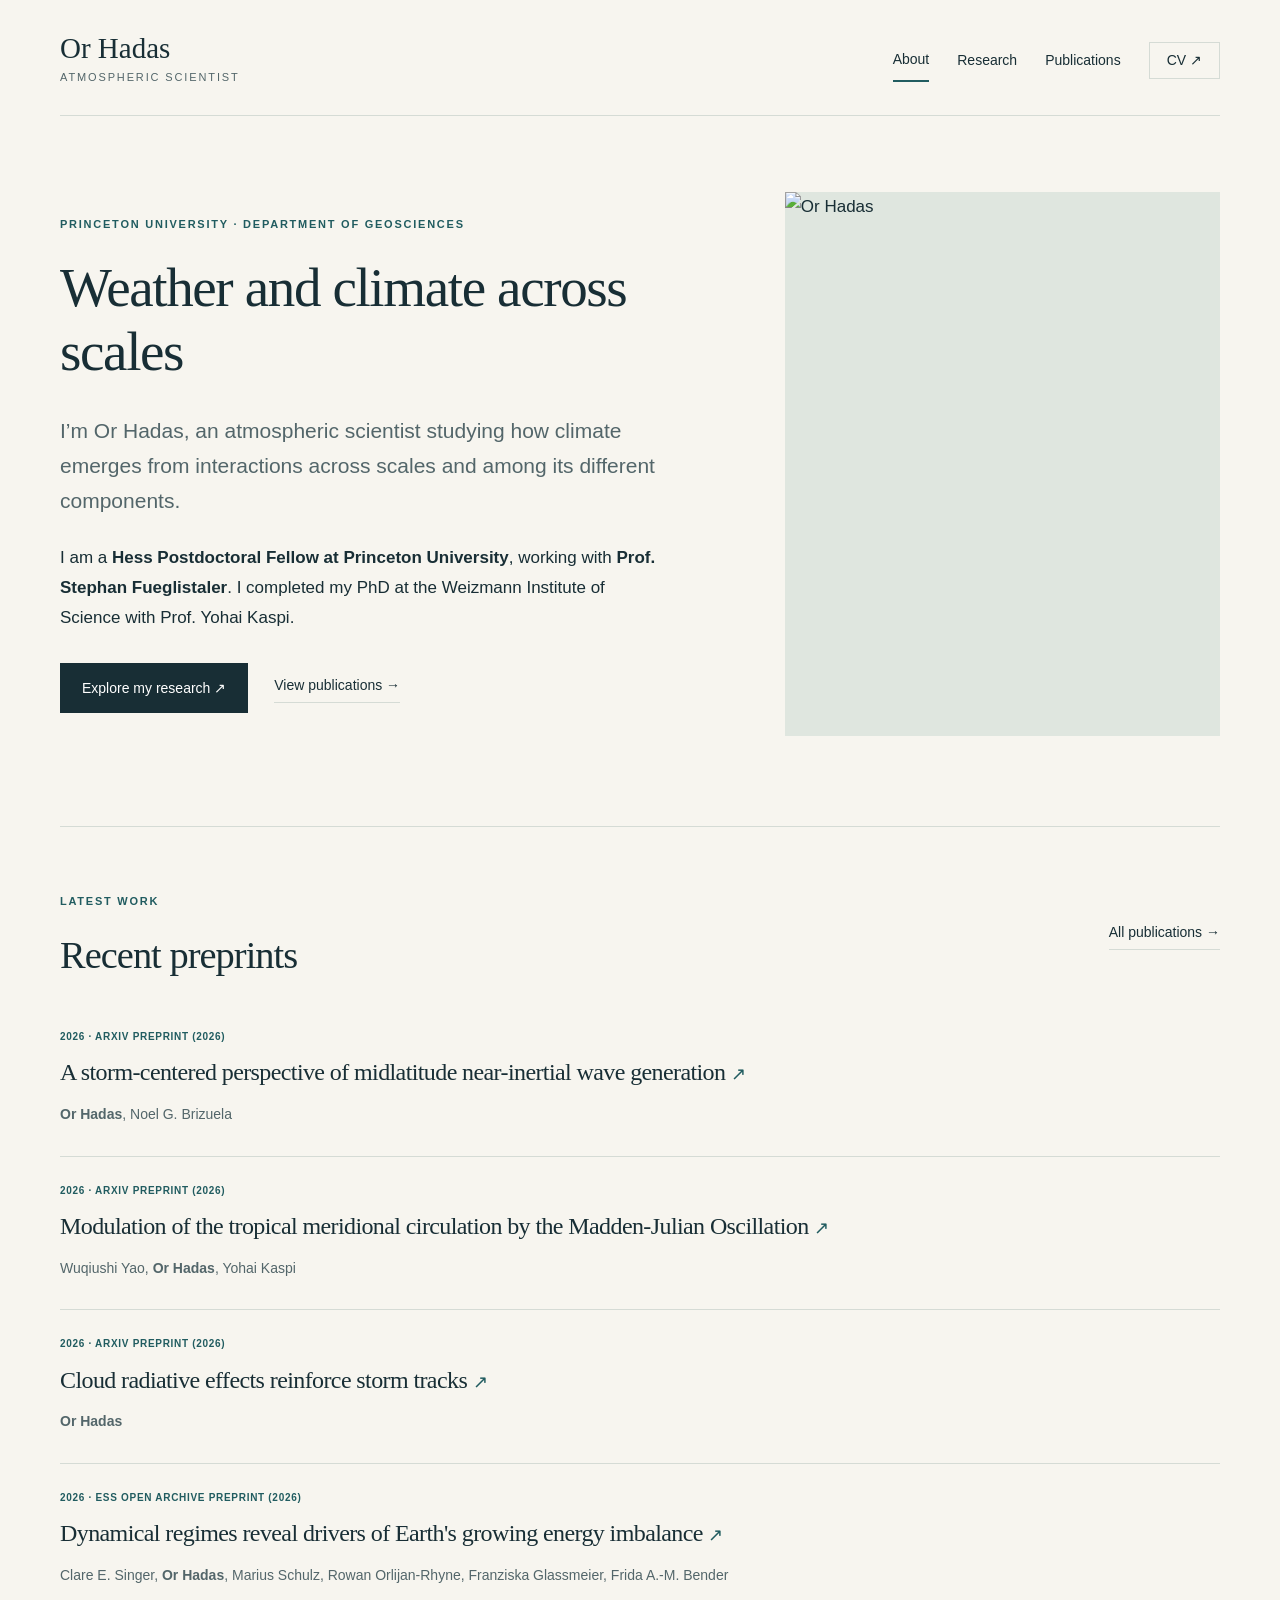
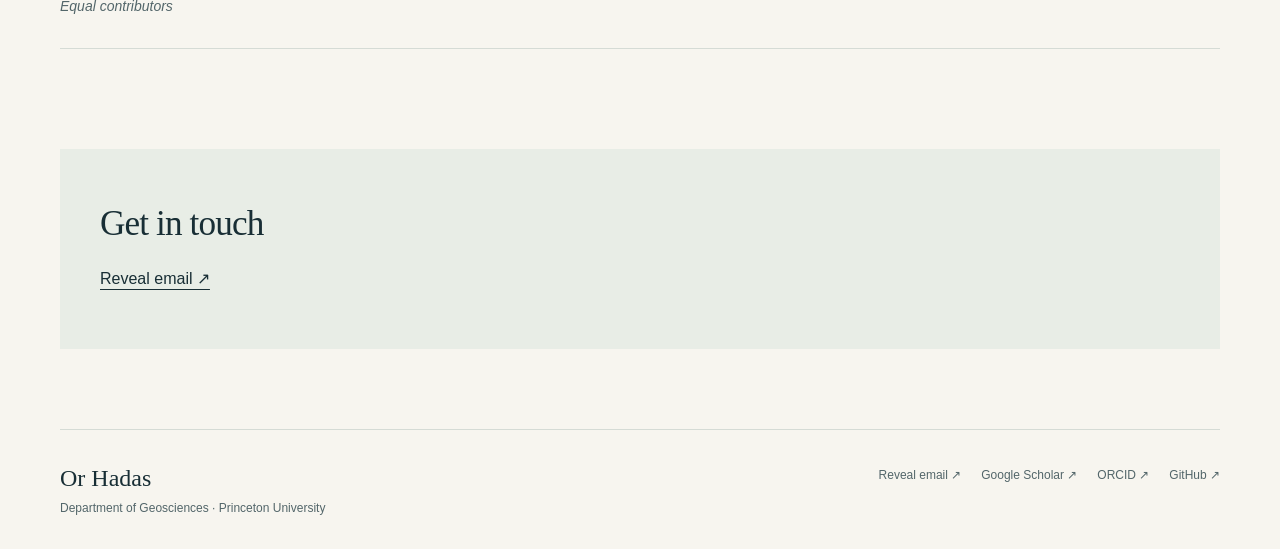
==== commit 99b0bb21: "Expand department label and remove portrait caption" ====
--- a/index.html
+++ b/index.html
@@ -4,4 +4,4 @@
 <meta name="theme-color" content="#f7f5ef"><link rel="canonical" href="https://orhadasatmosphere.github.io/"><meta property="og:title" content="Atmospheric scientist · Or Hadas"><meta property="og:type" content="website"><meta property="og:url" content="https://orhadasatmosphere.github.io/"><meta property="og:description" content="Atmospheric dynamics, storms, clouds, and climate. Hess Postdoctoral Fellow at Princeton University.">
 <link rel="icon" href="./assets/img/mark.svg" type="image/svg+xml"><link rel="stylesheet" href="./assets/css/custom.css"></head>
 <body><a class="skip" href="#main">Skip to content</a><header class="site-header"><a class="wordmark" href="./">Or Hadas<span>Atmospheric scientist</span></a><nav aria-label="Main navigation"><a href="./" aria-current="page">About</a><a href="./research/">Research</a><a href="./publications/">Publications</a><a class="cv-link" href="./assets/files/CV_Or_Hadas.pdf">CV ↗</a></nav></header>
-<main id="main"><section class="hero"><div class="hero-copy"><p class="eyebrow">Princeton University · Geosciences</p><h1>Weather and climate across scales</h1><p class="lead">I’m Or Hadas, an atmospheric scientist studying how climate emerges from interactions across scales and among its different components.</p><p>I am a <strong>Hess Postdoctoral Fellow at Princeton University</strong>, working with <strong>Prof. Stephan Fueglistaler</strong>. I completed my PhD at the Weizmann Institute of Science with Prof. Yohai Kaspi.</p><div class="actions"><a class="button" href="research/">Explore my research ↗</a><a class="text-link" href="publications/">View publications →</a></div></div><figure class="portrait"><img src="assets/img/20176F053.jpg" alt="Or Hadas" width="720" height="900" fetchpriority="high"><figcaption>Or Hadas <span>Atmospheric dynamics &amp; climate</span></figcaption></figure></section><section class="section"><div class="section-heading"><div><p class="eyebrow">Latest work</p><h2>Recent preprints</h2></div><a class="text-link" href="publications/">All publications →</a></div><article class="paper"><p class="eyebrow">2026 · arXiv preprint (2026)</p><h3><a href="https://arxiv.org/abs/2609.16671">A storm-centered perspective of midlatitude near-inertial wave generation <span aria-hidden="true">↗</span></a></h3><p class="authors"><strong>Or Hadas</strong>, Noel G. Brizuela</p></article><article class="paper"><p class="eyebrow">2026 · arXiv preprint (2026)</p><h3><a href="https://arxiv.org/abs/2608.12666">Modulation of the tropical meridional circulation by the Madden-Julian Oscillation <span aria-hidden="true">↗</span></a></h3><p class="authors">Wuqiushi Yao, <strong>Or Hadas</strong>, Yohai Kaspi</p></article><article class="paper"><p class="eyebrow">2026 · arXiv preprint (2026)</p><h3><a href="https://arxiv.org/abs/2607.02213">Cloud radiative effects reinforce storm tracks <span aria-hidden="true">↗</span></a></h3><p class="authors"><strong>Or Hadas</strong></p></article><article class="paper"><p class="eyebrow">2026 · ESS Open Archive preprint (2026)</p><h3><a href="https://doi.org/10.22541/essoar.15005264/v1">Dynamical regimes reveal drivers of Earth&#x27;s growing energy imbalance <span aria-hidden="true">↗</span></a></h3><p class="authors">Clare E. Singer, <strong>Or Hadas</strong>, Marius Schulz, Rowan Orlijan-Rhyne, Franziska Glassmeier, Frida A.-M. Bender</p><p class="paper-note">Equal contributors</p></article></section><section class="contact-band"><h2>Get in touch</h2><button class="email-reveal" type="button" data-contact>Reveal email ↗</button></section></main><footer><div><strong>Or Hadas</strong><p>Department of Geosciences · Princeton University</p></div><div class="footer-links"><button class="email-reveal" type="button" data-contact>Reveal email ↗</button><noscript>Email: oh0815 [at] princeton [dot] edu</noscript><a href="https://scholar.google.com/citations?user=gYHd_jcAAAAJ&sortby=pubdate">Google Scholar ↗</a><a href="https://orcid.org/0000-0001-9360-2999">ORCID ↗</a><a href="https://github.com/OrHadasAtmosphere">GitHub ↗</a></div></footer><script src="./assets/js/contact.js" defer></script></body></html>+<main id="main"><section class="hero"><div class="hero-copy"><p class="eyebrow">Princeton University · Department of Geosciences</p><h1>Weather and climate across scales</h1><p class="lead">I’m Or Hadas, an atmospheric scientist studying how climate emerges from interactions across scales and among its different components.</p><p>I am a <strong>Hess Postdoctoral Fellow at Princeton University</strong>, working with <strong>Prof. Stephan Fueglistaler</strong>. I completed my PhD at the Weizmann Institute of Science with Prof. Yohai Kaspi.</p><div class="actions"><a class="button" href="research/">Explore my research ↗</a><a class="text-link" href="publications/">View publications →</a></div></div><figure class="portrait"><img src="assets/img/20176F053.jpg" alt="Or Hadas" width="720" height="900" fetchpriority="high"></figure></section><section class="section"><div class="section-heading"><div><p class="eyebrow">Latest work</p><h2>Recent preprints</h2></div><a class="text-link" href="publications/">All publications →</a></div><article class="paper"><p class="eyebrow">2026 · arXiv preprint (2026)</p><h3><a href="https://arxiv.org/abs/2609.16671">A storm-centered perspective of midlatitude near-inertial wave generation <span aria-hidden="true">↗</span></a></h3><p class="authors"><strong>Or Hadas</strong>, Noel G. Brizuela</p></article><article class="paper"><p class="eyebrow">2026 · arXiv preprint (2026)</p><h3><a href="https://arxiv.org/abs/2608.12666">Modulation of the tropical meridional circulation by the Madden-Julian Oscillation <span aria-hidden="true">↗</span></a></h3><p class="authors">Wuqiushi Yao, <strong>Or Hadas</strong>, Yohai Kaspi</p></article><article class="paper"><p class="eyebrow">2026 · arXiv preprint (2026)</p><h3><a href="https://arxiv.org/abs/2607.02213">Cloud radiative effects reinforce storm tracks <span aria-hidden="true">↗</span></a></h3><p class="authors"><strong>Or Hadas</strong></p></article><article class="paper"><p class="eyebrow">2026 · ESS Open Archive preprint (2026)</p><h3><a href="https://doi.org/10.22541/essoar.15005264/v1">Dynamical regimes reveal drivers of Earth&#x27;s growing energy imbalance <span aria-hidden="true">↗</span></a></h3><p class="authors">Clare E. Singer, <strong>Or Hadas</strong>, Marius Schulz, Rowan Orlijan-Rhyne, Franziska Glassmeier, Frida A.-M. Bender</p><p class="paper-note">Equal contributors</p></article></section><section class="contact-band"><h2>Get in touch</h2><button class="email-reveal" type="button" data-contact>Reveal email ↗</button></section></main><footer><div><strong>Or Hadas</strong><p>Department of Geosciences · Princeton University</p></div><div class="footer-links"><button class="email-reveal" type="button" data-contact>Reveal email ↗</button><noscript>Email: oh0815 [at] princeton [dot] edu</noscript><a href="https://scholar.google.com/citations?user=gYHd_jcAAAAJ&sortby=pubdate">Google Scholar ↗</a><a href="https://orcid.org/0000-0001-9360-2999">ORCID ↗</a><a href="https://github.com/OrHadasAtmosphere">GitHub ↗</a></div></footer><script src="./assets/js/contact.js" defer></script></body></html>
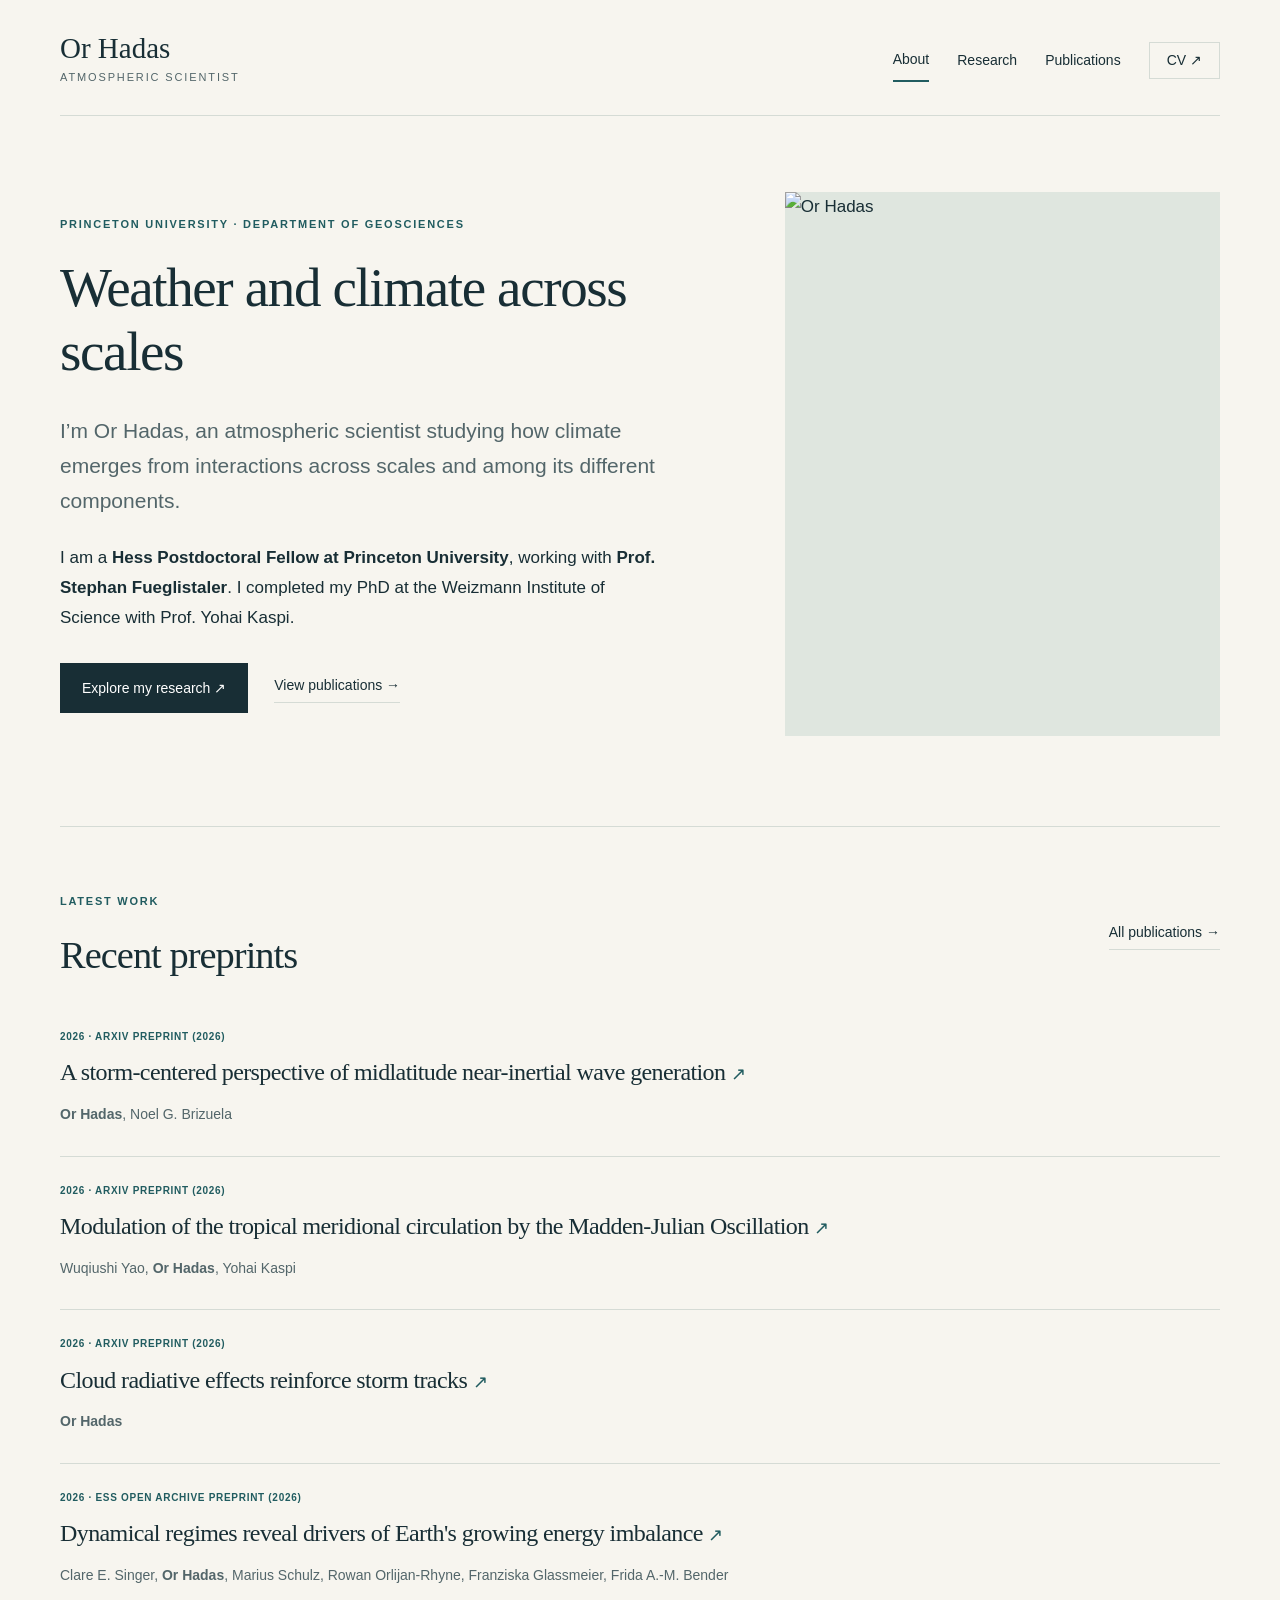
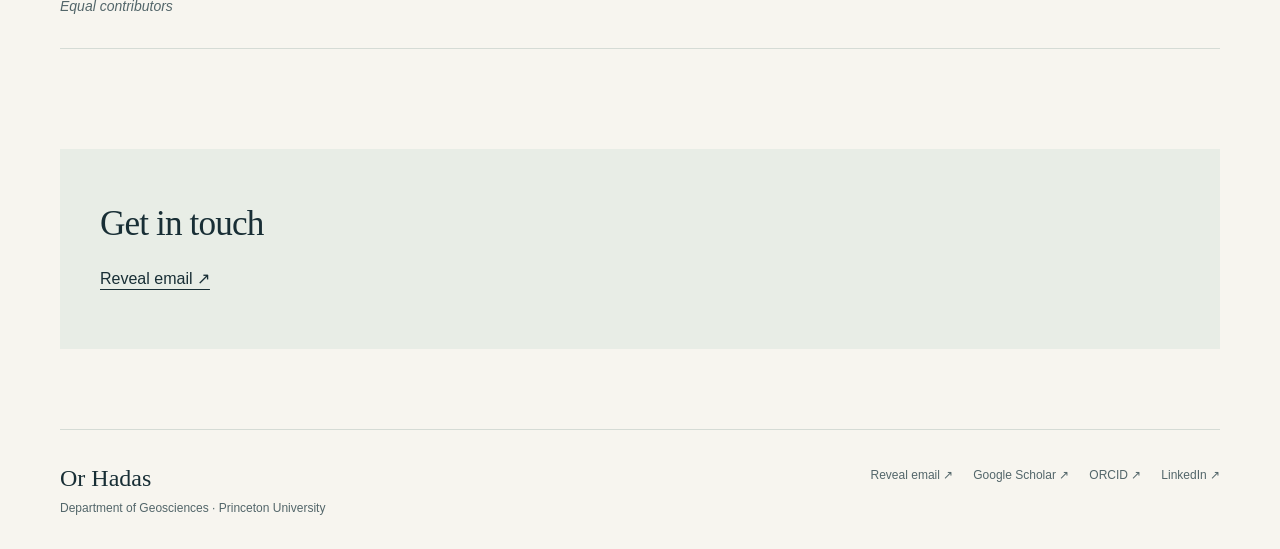
==== commit 3f461510: "Replace GitHub footer link with LinkedIn profile" ====
--- a/index.html
+++ b/index.html
@@ -4,4 +4,4 @@
 <meta name="theme-color" content="#f7f5ef"><link rel="canonical" href="https://orhadasatmosphere.github.io/"><meta property="og:title" content="Atmospheric scientist · Or Hadas"><meta property="og:type" content="website"><meta property="og:url" content="https://orhadasatmosphere.github.io/"><meta property="og:description" content="Atmospheric dynamics, storms, clouds, and climate. Hess Postdoctoral Fellow at Princeton University.">
 <link rel="icon" href="./assets/img/mark.svg" type="image/svg+xml"><link rel="stylesheet" href="./assets/css/custom.css"></head>
 <body><a class="skip" href="#main">Skip to content</a><header class="site-header"><a class="wordmark" href="./">Or Hadas<span>Atmospheric scientist</span></a><nav aria-label="Main navigation"><a href="./" aria-current="page">About</a><a href="./research/">Research</a><a href="./publications/">Publications</a><a class="cv-link" href="./assets/files/CV_Or_Hadas.pdf">CV ↗</a></nav></header>
-<main id="main"><section class="hero"><div class="hero-copy"><p class="eyebrow">Princeton University · Department of Geosciences</p><h1>Weather and climate across scales</h1><p class="lead">I’m Or Hadas, an atmospheric scientist studying how climate emerges from interactions across scales and among its different components.</p><p>I am a <strong>Hess Postdoctoral Fellow at Princeton University</strong>, working with <strong>Prof. Stephan Fueglistaler</strong>. I completed my PhD at the Weizmann Institute of Science with Prof. Yohai Kaspi.</p><div class="actions"><a class="button" href="research/">Explore my research ↗</a><a class="text-link" href="publications/">View publications →</a></div></div><figure class="portrait"><img src="assets/img/20176F053.jpg" alt="Or Hadas" width="720" height="900" fetchpriority="high"></figure></section><section class="section"><div class="section-heading"><div><p class="eyebrow">Latest work</p><h2>Recent preprints</h2></div><a class="text-link" href="publications/">All publications →</a></div><article class="paper"><p class="eyebrow">2026 · arXiv preprint (2026)</p><h3><a href="https://arxiv.org/abs/2609.16671">A storm-centered perspective of midlatitude near-inertial wave generation <span aria-hidden="true">↗</span></a></h3><p class="authors"><strong>Or Hadas</strong>, Noel G. Brizuela</p></article><article class="paper"><p class="eyebrow">2026 · arXiv preprint (2026)</p><h3><a href="https://arxiv.org/abs/2608.12666">Modulation of the tropical meridional circulation by the Madden-Julian Oscillation <span aria-hidden="true">↗</span></a></h3><p class="authors">Wuqiushi Yao, <strong>Or Hadas</strong>, Yohai Kaspi</p></article><article class="paper"><p class="eyebrow">2026 · arXiv preprint (2026)</p><h3><a href="https://arxiv.org/abs/2607.02213">Cloud radiative effects reinforce storm tracks <span aria-hidden="true">↗</span></a></h3><p class="authors"><strong>Or Hadas</strong></p></article><article class="paper"><p class="eyebrow">2026 · ESS Open Archive preprint (2026)</p><h3><a href="https://doi.org/10.22541/essoar.15005264/v1">Dynamical regimes reveal drivers of Earth&#x27;s growing energy imbalance <span aria-hidden="true">↗</span></a></h3><p class="authors">Clare E. Singer, <strong>Or Hadas</strong>, Marius Schulz, Rowan Orlijan-Rhyne, Franziska Glassmeier, Frida A.-M. Bender</p><p class="paper-note">Equal contributors</p></article></section><section class="contact-band"><h2>Get in touch</h2><button class="email-reveal" type="button" data-contact>Reveal email ↗</button></section></main><footer><div><strong>Or Hadas</strong><p>Department of Geosciences · Princeton University</p></div><div class="footer-links"><button class="email-reveal" type="button" data-contact>Reveal email ↗</button><noscript>Email: oh0815 [at] princeton [dot] edu</noscript><a href="https://scholar.google.com/citations?user=gYHd_jcAAAAJ&sortby=pubdate">Google Scholar ↗</a><a href="https://orcid.org/0000-0001-9360-2999">ORCID ↗</a><a href="https://github.com/OrHadasAtmosphere">GitHub ↗</a></div></footer><script src="./assets/js/contact.js" defer></script></body></html>+<main id="main"><section class="hero"><div class="hero-copy"><p class="eyebrow">Princeton University · Department of Geosciences</p><h1>Weather and climate across scales</h1><p class="lead">I’m Or Hadas, an atmospheric scientist studying how climate emerges from interactions across scales and among its different components.</p><p>I am a <strong>Hess Postdoctoral Fellow at Princeton University</strong>, working with <strong>Prof. Stephan Fueglistaler</strong>. I completed my PhD at the Weizmann Institute of Science with Prof. Yohai Kaspi.</p><div class="actions"><a class="button" href="research/">Explore my research ↗</a><a class="text-link" href="publications/">View publications →</a></div></div><figure class="portrait"><img src="assets/img/20176F053.jpg" alt="Or Hadas" width="720" height="900" fetchpriority="high"></figure></section><section class="section"><div class="section-heading"><div><p class="eyebrow">Latest work</p><h2>Recent preprints</h2></div><a class="text-link" href="publications/">All publications →</a></div><article class="paper"><p class="eyebrow">2026 · arXiv preprint (2026)</p><h3><a href="https://arxiv.org/abs/2609.16671">A storm-centered perspective of midlatitude near-inertial wave generation <span aria-hidden="true">↗</span></a></h3><p class="authors"><strong>Or Hadas</strong>, Noel G. Brizuela</p></article><article class="paper"><p class="eyebrow">2026 · arXiv preprint (2026)</p><h3><a href="https://arxiv.org/abs/2608.12666">Modulation of the tropical meridional circulation by the Madden-Julian Oscillation <span aria-hidden="true">↗</span></a></h3><p class="authors">Wuqiushi Yao, <strong>Or Hadas</strong>, Yohai Kaspi</p></article><article class="paper"><p class="eyebrow">2026 · arXiv preprint (2026)</p><h3><a href="https://arxiv.org/abs/2607.02213">Cloud radiative effects reinforce storm tracks <span aria-hidden="true">↗</span></a></h3><p class="authors"><strong>Or Hadas</strong></p></article><article class="paper"><p class="eyebrow">2026 · ESS Open Archive preprint (2026)</p><h3><a href="https://doi.org/10.22541/essoar.15005264/v1">Dynamical regimes reveal drivers of Earth&#x27;s growing energy imbalance <span aria-hidden="true">↗</span></a></h3><p class="authors">Clare E. Singer, <strong>Or Hadas</strong>, Marius Schulz, Rowan Orlijan-Rhyne, Franziska Glassmeier, Frida A.-M. Bender</p><p class="paper-note">Equal contributors</p></article></section><section class="contact-band"><h2>Get in touch</h2><button class="email-reveal" type="button" data-contact>Reveal email ↗</button></section></main><footer><div><strong>Or Hadas</strong><p>Department of Geosciences · Princeton University</p></div><div class="footer-links"><button class="email-reveal" type="button" data-contact>Reveal email ↗</button><noscript>Email: oh0815 [at] princeton [dot] edu</noscript><a href="https://scholar.google.com/citations?user=gYHd_jcAAAAJ&sortby=pubdate">Google Scholar ↗</a><a href="https://orcid.org/0000-0001-9360-2999">ORCID ↗</a><a href="https://www.linkedin.com/in/or-hadas-214048193/">LinkedIn ↗</a></div></footer><script src="./assets/js/contact.js" defer></script></body></html>
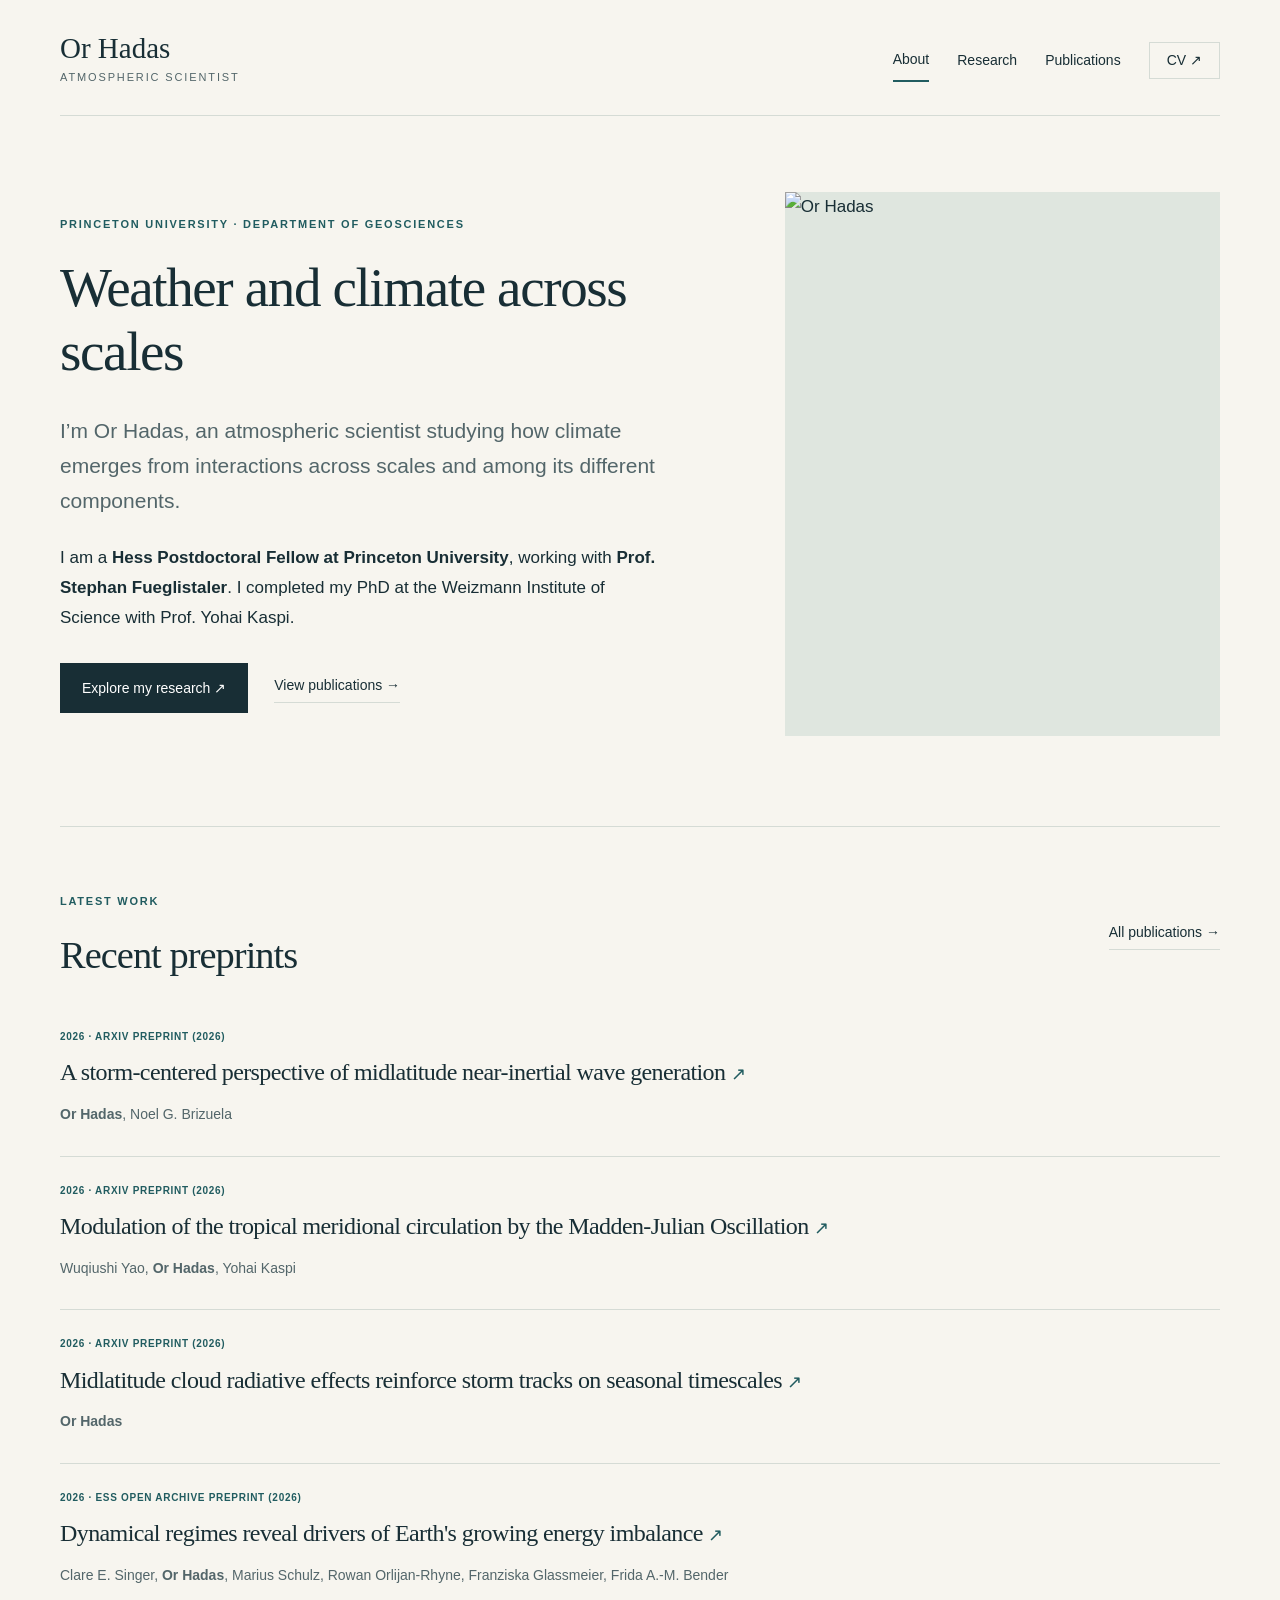
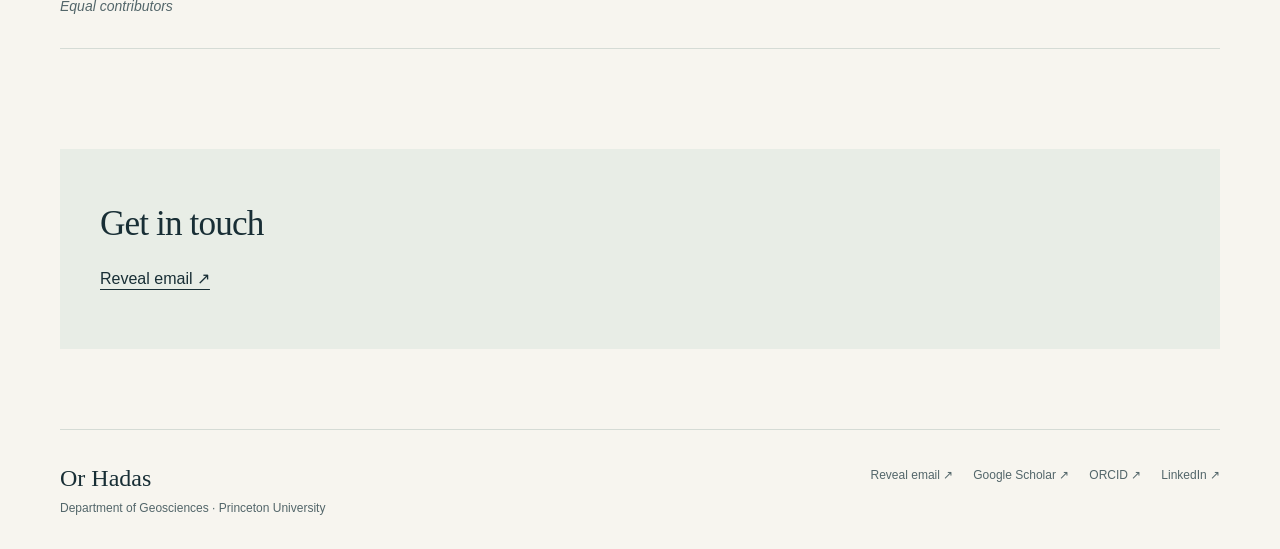
==== commit bd3ca48c: "Update cloud radiative effects paper title" ====
--- a/index.html
+++ b/index.html
@@ -4,4 +4,4 @@
 <meta name="theme-color" content="#f7f5ef"><link rel="canonical" href="https://orhadasatmosphere.github.io/"><meta property="og:title" content="Atmospheric scientist · Or Hadas"><meta property="og:type" content="website"><meta property="og:url" content="https://orhadasatmosphere.github.io/"><meta property="og:description" content="Atmospheric dynamics, storms, clouds, and climate. Hess Postdoctoral Fellow at Princeton University.">
 <link rel="icon" href="./assets/img/mark.svg" type="image/svg+xml"><link rel="stylesheet" href="./assets/css/custom.css"></head>
 <body><a class="skip" href="#main">Skip to content</a><header class="site-header"><a class="wordmark" href="./">Or Hadas<span>Atmospheric scientist</span></a><nav aria-label="Main navigation"><a href="./" aria-current="page">About</a><a href="./research/">Research</a><a href="./publications/">Publications</a><a class="cv-link" href="./assets/files/CV_Or_Hadas.pdf">CV ↗</a></nav></header>
-<main id="main"><section class="hero"><div class="hero-copy"><p class="eyebrow">Princeton University · Department of Geosciences</p><h1>Weather and climate across scales</h1><p class="lead">I’m Or Hadas, an atmospheric scientist studying how climate emerges from interactions across scales and among its different components.</p><p>I am a <strong>Hess Postdoctoral Fellow at Princeton University</strong>, working with <strong>Prof. Stephan Fueglistaler</strong>. I completed my PhD at the Weizmann Institute of Science with Prof. Yohai Kaspi.</p><div class="actions"><a class="button" href="research/">Explore my research ↗</a><a class="text-link" href="publications/">View publications →</a></div></div><figure class="portrait"><img src="assets/img/20176F053.jpg" alt="Or Hadas" width="720" height="900" fetchpriority="high"></figure></section><section class="section"><div class="section-heading"><div><p class="eyebrow">Latest work</p><h2>Recent preprints</h2></div><a class="text-link" href="publications/">All publications →</a></div><article class="paper"><p class="eyebrow">2026 · arXiv preprint (2026)</p><h3><a href="https://arxiv.org/abs/2609.16671">A storm-centered perspective of midlatitude near-inertial wave generation <span aria-hidden="true">↗</span></a></h3><p class="authors"><strong>Or Hadas</strong>, Noel G. Brizuela</p></article><article class="paper"><p class="eyebrow">2026 · arXiv preprint (2026)</p><h3><a href="https://arxiv.org/abs/2608.12666">Modulation of the tropical meridional circulation by the Madden-Julian Oscillation <span aria-hidden="true">↗</span></a></h3><p class="authors">Wuqiushi Yao, <strong>Or Hadas</strong>, Yohai Kaspi</p></article><article class="paper"><p class="eyebrow">2026 · arXiv preprint (2026)</p><h3><a href="https://arxiv.org/abs/2607.02213">Cloud radiative effects reinforce storm tracks <span aria-hidden="true">↗</span></a></h3><p class="authors"><strong>Or Hadas</strong></p></article><article class="paper"><p class="eyebrow">2026 · ESS Open Archive preprint (2026)</p><h3><a href="https://doi.org/10.22541/essoar.15005264/v1">Dynamical regimes reveal drivers of Earth&#x27;s growing energy imbalance <span aria-hidden="true">↗</span></a></h3><p class="authors">Clare E. Singer, <strong>Or Hadas</strong>, Marius Schulz, Rowan Orlijan-Rhyne, Franziska Glassmeier, Frida A.-M. Bender</p><p class="paper-note">Equal contributors</p></article></section><section class="contact-band"><h2>Get in touch</h2><button class="email-reveal" type="button" data-contact>Reveal email ↗</button></section></main><footer><div><strong>Or Hadas</strong><p>Department of Geosciences · Princeton University</p></div><div class="footer-links"><button class="email-reveal" type="button" data-contact>Reveal email ↗</button><noscript>Email: oh0815 [at] princeton [dot] edu</noscript><a href="https://scholar.google.com/citations?user=gYHd_jcAAAAJ&sortby=pubdate">Google Scholar ↗</a><a href="https://orcid.org/0000-0001-9360-2999">ORCID ↗</a><a href="https://www.linkedin.com/in/or-hadas-214048193/">LinkedIn ↗</a></div></footer><script src="./assets/js/contact.js" defer></script></body></html>+<main id="main"><section class="hero"><div class="hero-copy"><p class="eyebrow">Princeton University · Department of Geosciences</p><h1>Weather and climate across scales</h1><p class="lead">I’m Or Hadas, an atmospheric scientist studying how climate emerges from interactions across scales and among its different components.</p><p>I am a <strong>Hess Postdoctoral Fellow at Princeton University</strong>, working with <strong>Prof. Stephan Fueglistaler</strong>. I completed my PhD at the Weizmann Institute of Science with Prof. Yohai Kaspi.</p><div class="actions"><a class="button" href="research/">Explore my research ↗</a><a class="text-link" href="publications/">View publications →</a></div></div><figure class="portrait"><img src="assets/img/20176F053.jpg" alt="Or Hadas" width="720" height="900" fetchpriority="high"></figure></section><section class="section"><div class="section-heading"><div><p class="eyebrow">Latest work</p><h2>Recent preprints</h2></div><a class="text-link" href="publications/">All publications →</a></div><article class="paper"><p class="eyebrow">2026 · arXiv preprint (2026)</p><h3><a href="https://arxiv.org/abs/2609.16671">A storm-centered perspective of midlatitude near-inertial wave generation <span aria-hidden="true">↗</span></a></h3><p class="authors"><strong>Or Hadas</strong>, Noel G. Brizuela</p></article><article class="paper"><p class="eyebrow">2026 · arXiv preprint (2026)</p><h3><a href="https://arxiv.org/abs/2608.12666">Modulation of the tropical meridional circulation by the Madden-Julian Oscillation <span aria-hidden="true">↗</span></a></h3><p class="authors">Wuqiushi Yao, <strong>Or Hadas</strong>, Yohai Kaspi</p></article><article class="paper"><p class="eyebrow">2026 · arXiv preprint (2026)</p><h3><a href="https://arxiv.org/abs/2607.02213">Midlatitude cloud radiative effects reinforce storm tracks on seasonal timescales <span aria-hidden="true">↗</span></a></h3><p class="authors"><strong>Or Hadas</strong></p></article><article class="paper"><p class="eyebrow">2026 · ESS Open Archive preprint (2026)</p><h3><a href="https://doi.org/10.22541/essoar.15005264/v1">Dynamical regimes reveal drivers of Earth&#x27;s growing energy imbalance <span aria-hidden="true">↗</span></a></h3><p class="authors">Clare E. Singer, <strong>Or Hadas</strong>, Marius Schulz, Rowan Orlijan-Rhyne, Franziska Glassmeier, Frida A.-M. Bender</p><p class="paper-note">Equal contributors</p></article></section><section class="contact-band"><h2>Get in touch</h2><button class="email-reveal" type="button" data-contact>Reveal email ↗</button></section></main><footer><div><strong>Or Hadas</strong><p>Department of Geosciences · Princeton University</p></div><div class="footer-links"><button class="email-reveal" type="button" data-contact>Reveal email ↗</button><noscript>Email: oh0815 [at] princeton [dot] edu</noscript><a href="https://scholar.google.com/citations?user=gYHd_jcAAAAJ&sortby=pubdate">Google Scholar ↗</a><a href="https://orcid.org/0000-0001-9360-2999">ORCID ↗</a><a href="https://www.linkedin.com/in/or-hadas-214048193/">LinkedIn ↗</a></div></footer><script src="./assets/js/contact.js" defer></script></body></html>
